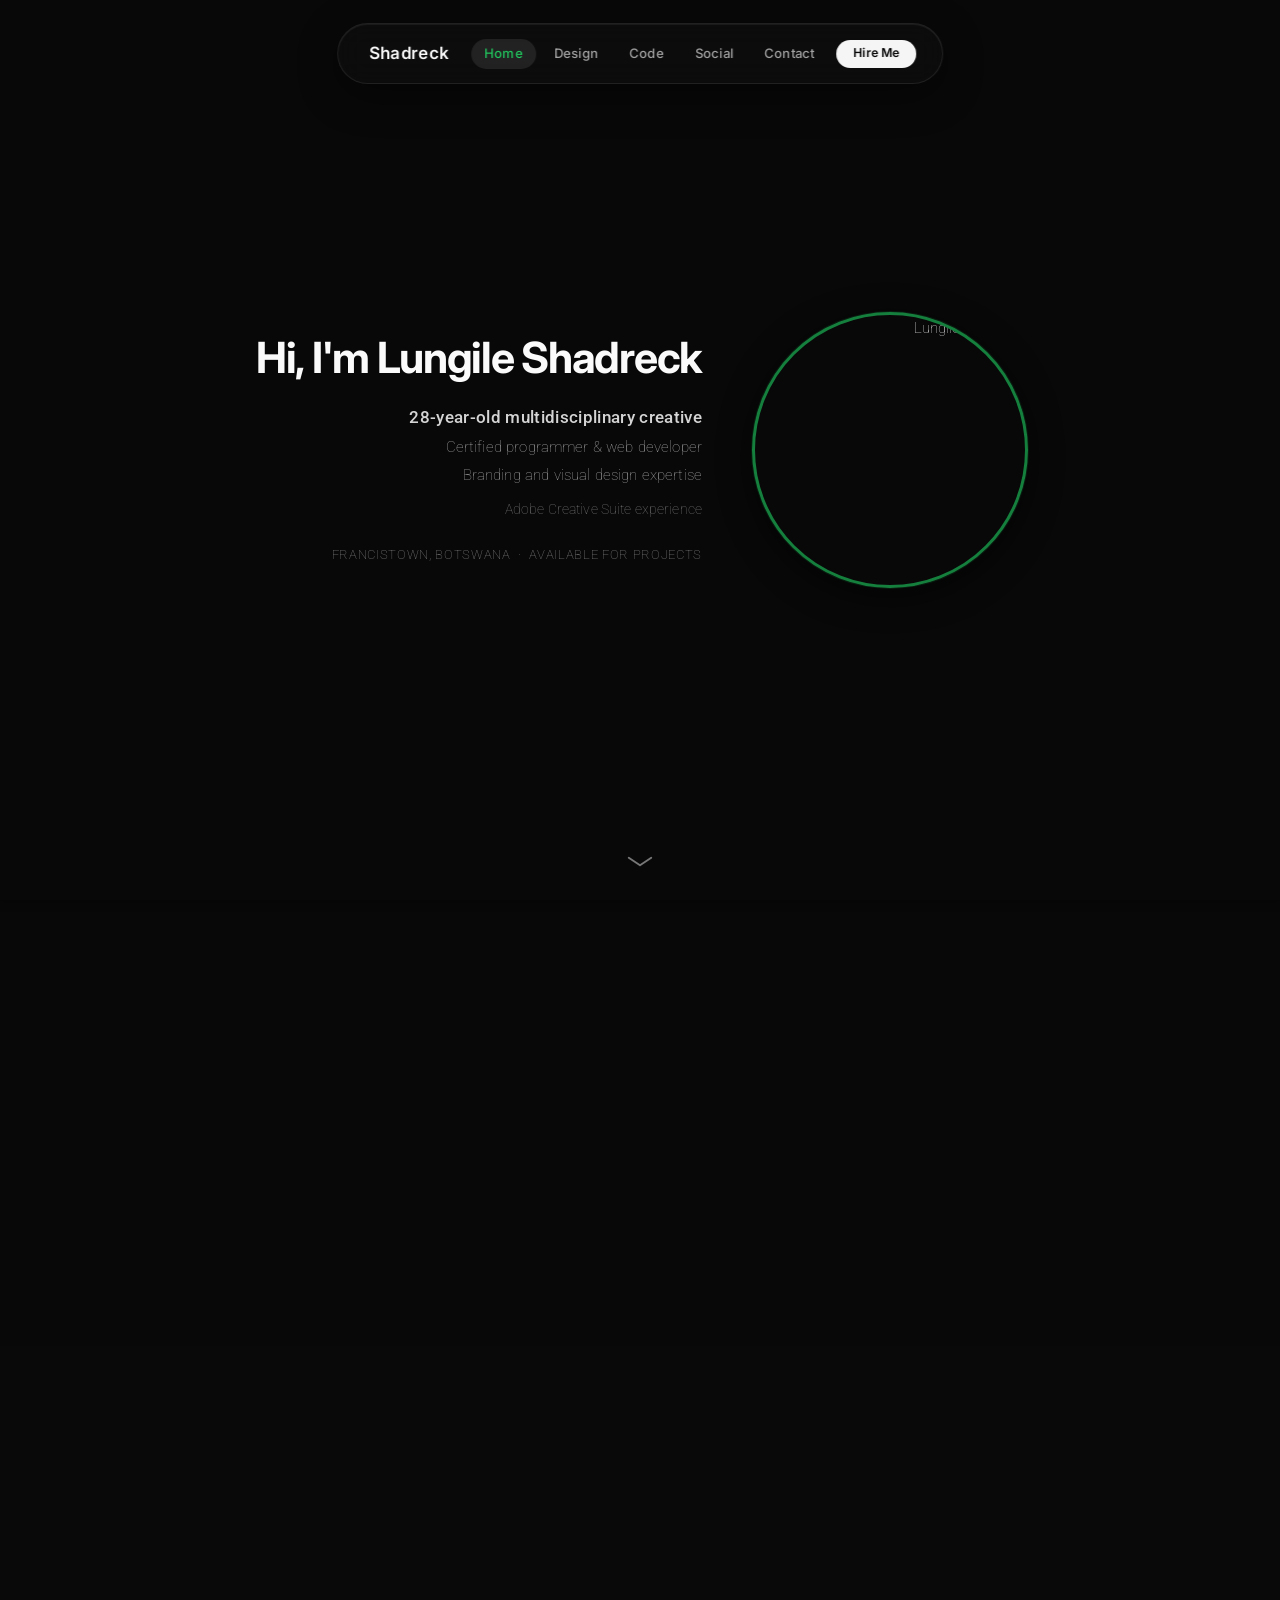
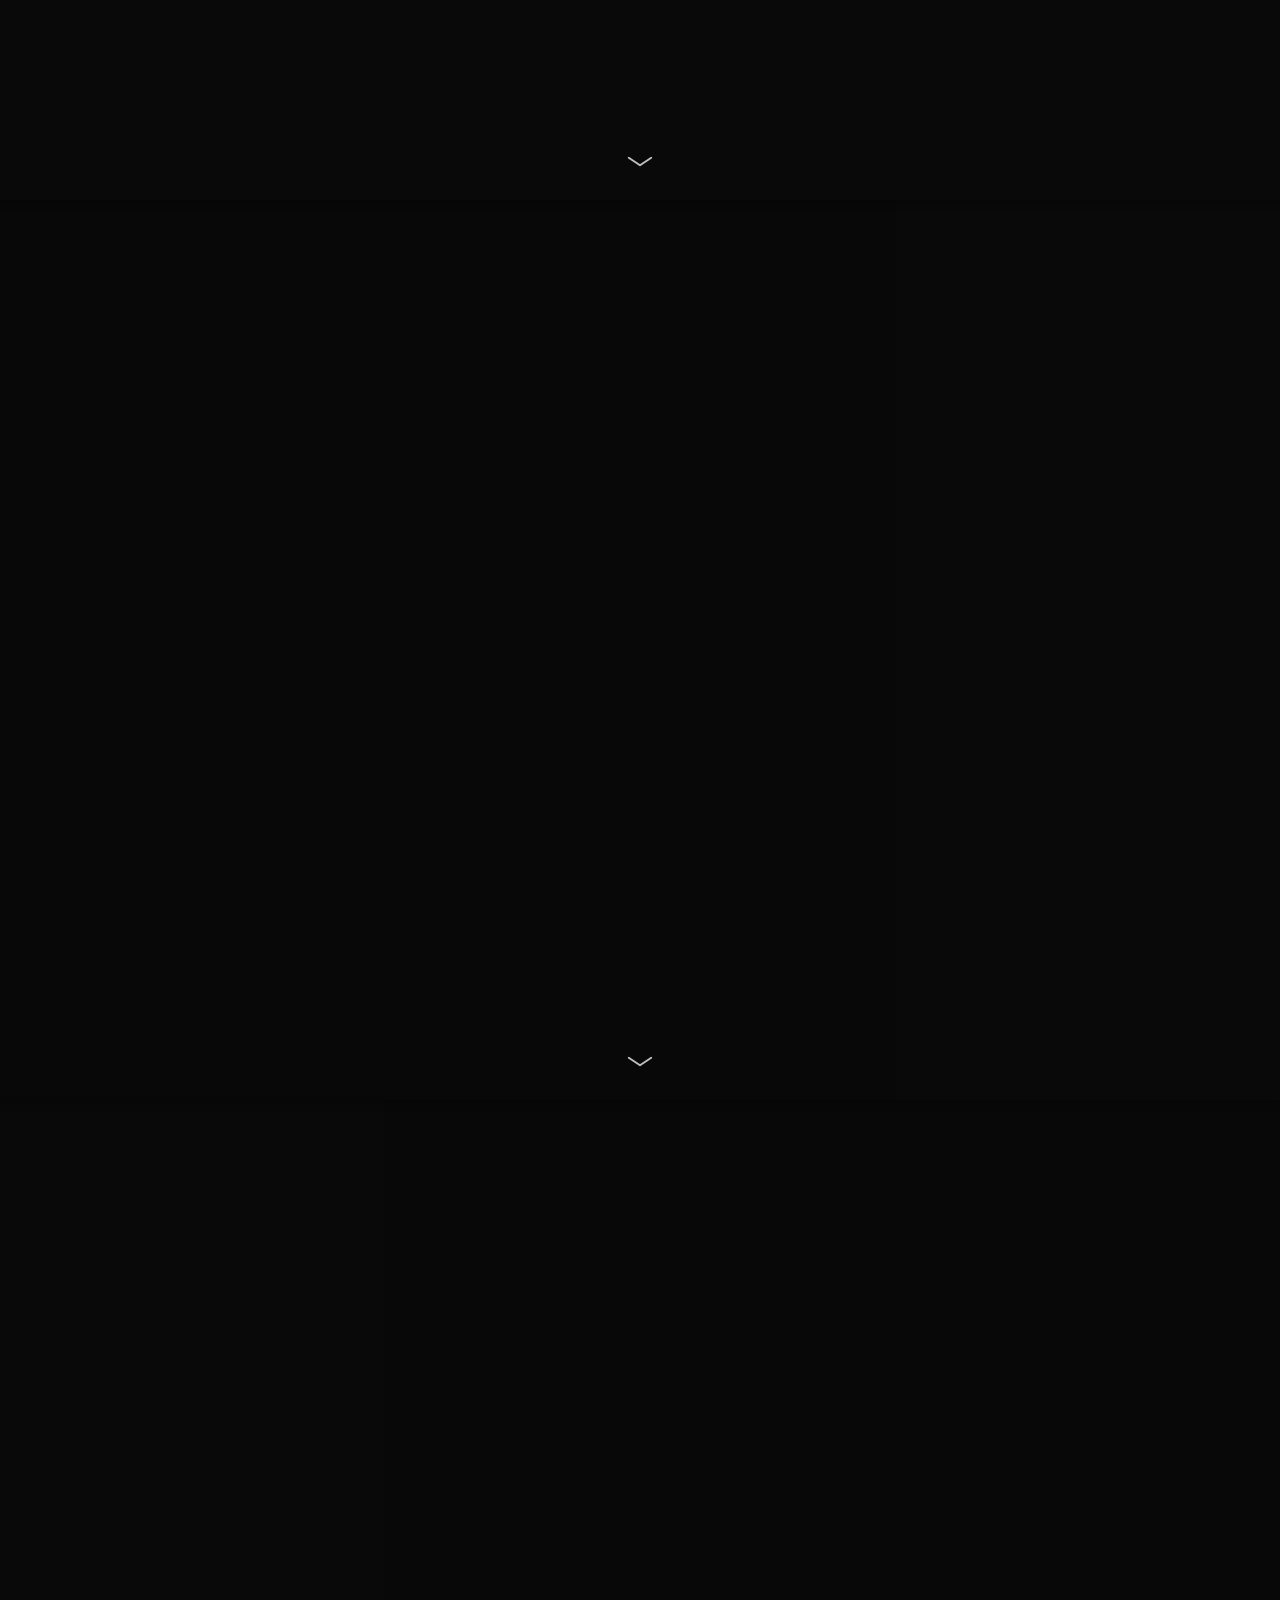
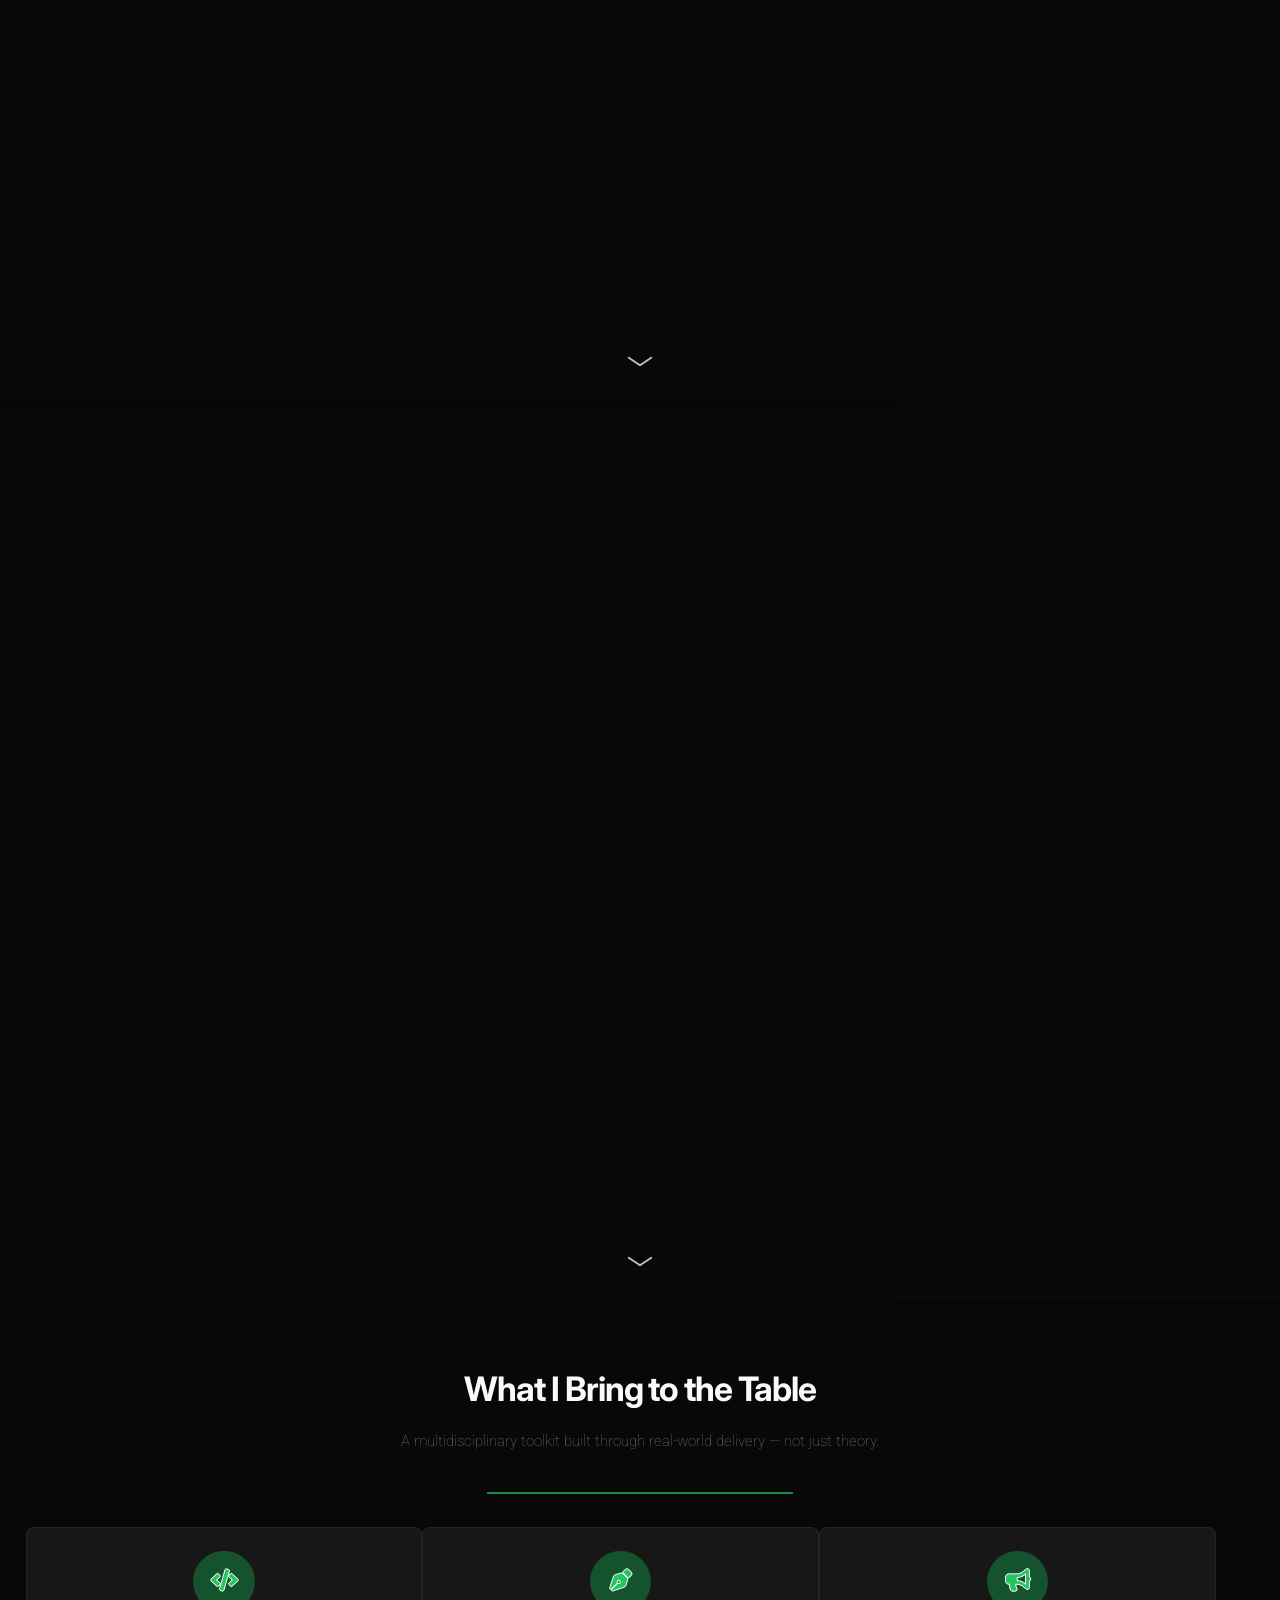
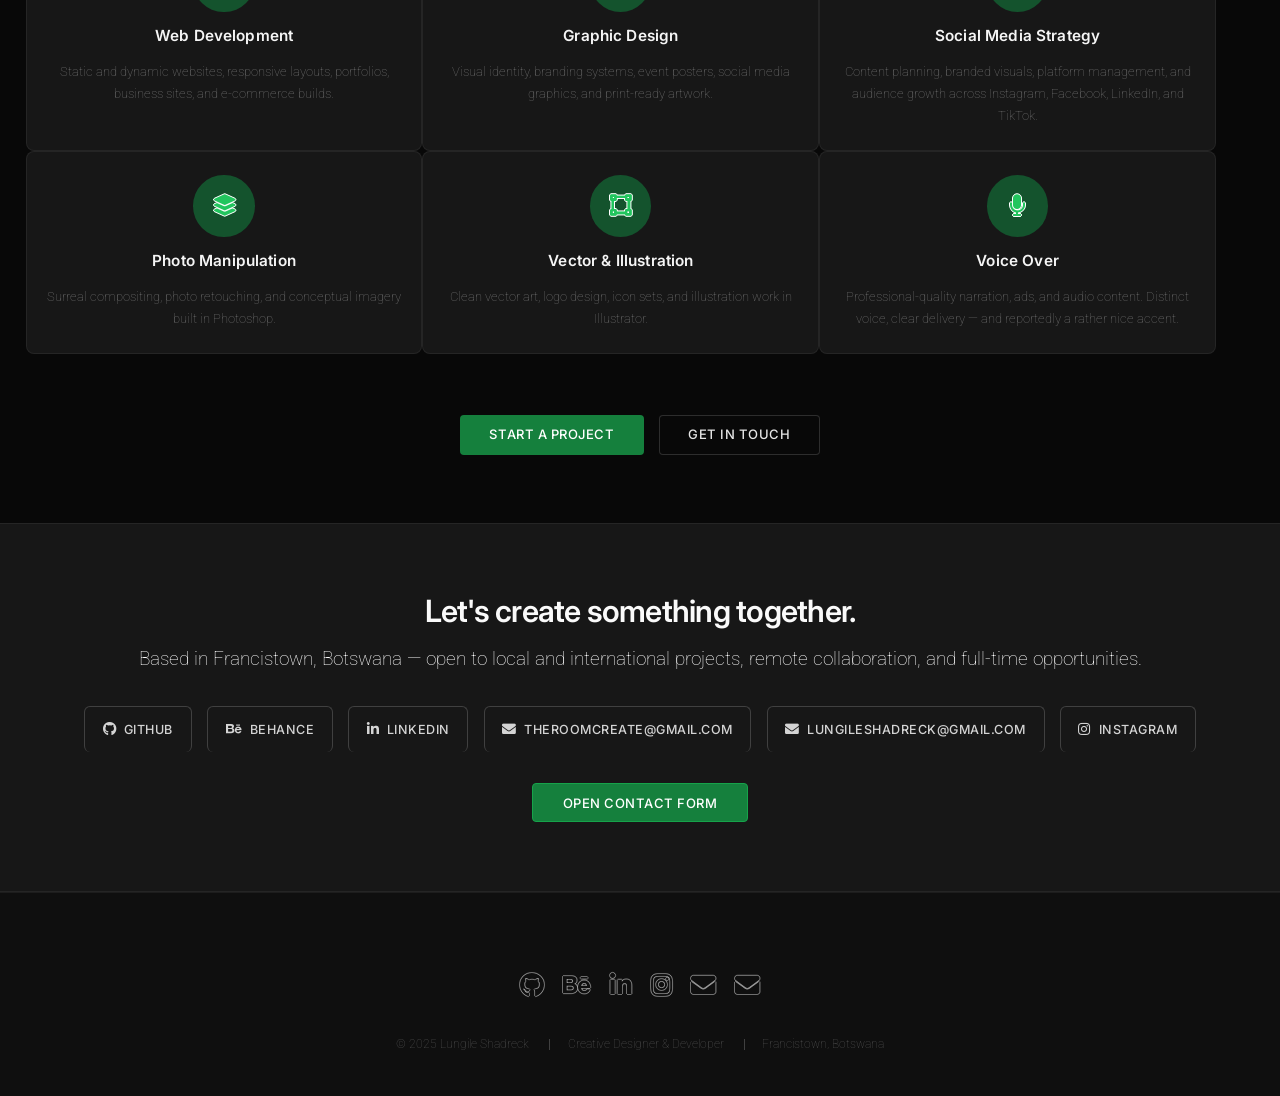
==== index.html @ bfe5c6f0 "temp upload chunk 1" ====
<!DOCTYPE HTML>
<html lang="en">

<head>
	<title>Lungile Shadreck — Creative Designer &amp; Developer</title>
	<meta charset="utf-8" />
	<meta name="viewport" content="width=device-width, initial-scale=1, user-scalable=no" />
	<meta name="description" content="Lungile Shadreck — multidisciplinary creative based in Francistown, Botswana. Specialising in web development, graphic design, visual identity, and social media strategy." />
	<meta name="author" content="Lungile Shadreck" />
	<meta name="theme-color" content="#080808" />

	<!-- Open Graph -->
	<meta property="og:title" content="Lungile Shadreck — Creative Designer &amp; Developer" />
	<meta property="og:description" content="Web development, graphic design, visual identity, and social media strategy from Francistown, Botswana." />
	<meta property="og:type" content="website" />
	<meta property="og:image" content="images/Me/WILLWw.jpg" />

	<!-- Stylesheets — load order matters -->
	<link rel="stylesheet" href="assets/css/main.css" />
	<link rel="stylesheet" href="assets/css/enhancements.css" />
	<link rel="stylesheet" href="assets/css/theme.css" />
	<noscript>
		<link rel="stylesheet" href="assets/css/noscript.css" />
	</noscript>
</head>

<body class="is-preload landing">
	<!-- Scroll Progress Bar -->
	<div id="scroll-progress" aria-hidden="true"></div>

	<div id="page-wrapper">

		<!-- ===============================================
		     HEADER
		     =============================================== -->
		<header id="header" role="banner">
			<div class="header-inner">
				<h1 id="logo"><a href="index.html">Shadreck</a></h1>
				<button type="button" id="nav-toggle" class="nav-toggle" aria-label="Open menu" aria-expanded="false" aria-controls="nav">
					<span class="nav-toggle__bars" aria-hidden="true"></span>
				</button>
				<nav id="nav" role="navigation" aria-label="Main navigation">
					<button type="button" class="nav-close" aria-label="Close menu">
						<i class="fas fa-times" aria-hidden="true"></i>
					</button>
					<ul>
						<li><a href="index.html">Home</a></li>
						<li><a href="left-sidebar.html">Design</a></li>
						<li><a href="right-sidebar.html">Code</a></li>
						<li><a href="no-sidebar.html">Social</a></li>
						<li><a href="elements.html">Contact</a></li>
						<li class="nav-cta"><a href="elements.html" class="button primary">Hire Me</a></li>
					</ul>
					<div class="nav-social" aria-label="Social links">
						<a href="https://github.com/LungileShadreck" target="_blank" rel="noopener noreferrer" aria-label="GitHub"><i class="fab fa-github" aria-hidden="true"></i></a>
						<a href="https://www.behance.net/theroom8" target="_blank" rel="noopener noreferrer" aria-label="Behance"><i class="fab fa-behance" aria-hidden="true"></i></a>
						<a href="https://www.linkedin.com/in/lungile-shadreck" target="_blank" rel="noopener noreferrer" aria-label="LinkedIn"><i class="fab fa-linkedin-in" aria-hidden="true"></i></a>
						<a href="https://www.instagram.com/theroom.creates?igsh=MXV1eTd1aTl1cGI1aw==" target="_blank" rel="noopener noreferrer" aria-label="Instagram"><i class="fab fa-instagram" aria-hidden="true"></i></a>
					</div>
				</nav>
			</div>
		</header>


		<!-- ===============================================
		     BANNER — Hero Section
		     =============================================== -->
		<section id="banner" aria-label="Introduction">
			<div class="content">
				<header>
					<h2 style="margin-bottom: 0.5em;">Hi, I'm Lungile Shadreck</h2>
					<p style="margin: 0; color: var(--gray-300); font-weight: 500; font-size: 1.1em; letter-spacing: 0.02em;">28-year-old multidisciplinary creative</p>
					<p style="margin: 0; color: var(--gray-400);">Certified programmer &amp; web developer</p>
					<p style="margin: 0; color: var(--gray-400);">Branding and visual design expertise</p>
					<p style="margin: 0; color: var(--gray-500); font-size: 0.9em; margin-top: 0.5em;">Adobe Creative Suite experience</p>
					
					<p style="margin-top: 1.5em; font-size: 0.88em; color: rgba(212,212,212,0.6); letter-spacing: 0.05em; text-transform: uppercase;">
						Francistown, Botswana &nbsp;·&nbsp; Available for Projects
					</p>
				</header>
				<span class="image" role="img" aria-label="Portrait of Lungile Shadreck">
					<img src="images/Me/WILLWw.jpg" alt="Lungile Shadreck" />
				</span>
			</div>
			<a href="#one" class="goto-next scrolly" aria-label="Scroll to next section">Next</a>
		</section>

		<!-- ===============================================
		     SECTION ONE — About / Bio
		     =============================================== -->
		<section id="one" class="spotlight style1 bottom fade-in" aria-labelledby="one-heading">
			<span class="image fit main">
				<img src="images/Graphics/banner.jpg" alt="Graphic design work collage" loading="lazy" decoding="async" />
			</span>
			<div class="content">
				<div class="container">
					<div class="row">
						<div class="col-4 col-12-medium">
							<header>
								<h2 id="one-heading">Strategic by nature.<br />Creative by choice.</h2>
								<p>A short background on who I am and what drives the work.</p>
							</header>
						</div>
						<div class="col-4 col-12-medium">
							<p>I'm Lungile Shadreck — a 26-year-old multidisciplinary creative and IT tutor based in Francistown, Botswana.
								My journey started with graphic design, creating visuals for friends and local businesses,
								before evolving into a full-service creative practice spanning web development,
								brand identity, and digital strategy.
							</p>
							<p>My first professional role was as an in-house Graphic Designer, where the scope quickly expanded
								to include social media management and marketing campaigns — and culminated in a complete company rebrand.
							</p>
						</div>
						<div class="col-4 col-12-medium">
							<p>I later deepened my craft through the Adobe Suite — building a strong foundation across
								photo retouching, vector illustration, layout design, and visual identity systems.
							</p>
							<p>My design sensibility tends toward the bold and textured — Grunge, Retro, and Surrealism —
								but I adapt fluidly to what each project demands. I'm currently involved in authoring a web platform
								designed to bring Francistown into the digital age.
							</p>
						</div>
					</div>
				</div>
			</div>
			<a href="#two" class="goto-next scrolly" aria-label="Next section">Next</a>
		</section>

		<!-- ===============================================
		     SECTION TWO — Graphic Design
		     =============================================== -->
		<section id="two" class="spotlight style2 right fade-in" aria-labelledby="two-heading">
			<span class="image fit main">
				<img src="images/Graphics/ALL.jpg" alt="Graphic design portfolio collection" loading="lazy" decoding="async" />
			</span>
			<div class="content">
				<header>
					<h2 id="two-heading">Graphic Design</h2>
					<p>Visual identity, branding, and print — across every scale of brief.</p>
				</header>
				<p>From street-level event posters to full corporate brand systems, the graphic design work
					spans a wide tonal range. The default style pulls from Grunge and Retro aesthetics —
					raw, textured, and unapologetically bold — but the toolkit extends to minimalist layouts
					and clean modern branding when the brief calls for it.</p>
				<p style="font-size: 0.82em; color: var(--gray-500, #737373); margin-bottom: 1.5em;">
					Adobe Photoshop &nbsp;·&nbsp; Illustrator &nbsp;·&nbsp; InDesign
				</p>
				<ul class="actions">
					<li><a href="left-sidebar.html" class="button">View Work</a></li>
				</ul>
			</div>
			<a href="#three" class="goto-next scrolly" aria-label="Next section">Next</a>
		</section>

		<!-- ===============================================
		     SECTION THREE — Photo Manipulation / Visual Art
		     =============================================== -->
		<section id="three" class="spotlight style3 left fade-in" aria-labelledby="three-heading">
			<span class="image fit main bottom">
				<img src="images/Graphics/all pm.jpg" alt="Photo manipulation and surreal art collection" loading="lazy" decoding="async" />
			</span>
			<div class="content">
				<header>
					<h2 id="three-heading">Photo Manipulation</h2>
					<p>Surrealism, conceptual imagery, and experimental visual identities.</p>
				</header>
				<p>Most of this work doesn't follow conventional rules — and that's entirely intentional.
					Surrealism creates space to experiment freely: impossible compositions, fabricated landscapes,
					and visual identities built for imaginary brands.
				</p>
				<p>It's the studio space where style gets tested before it's applied to real briefs.</p>
				<ul class="actions">
					<li><a href="left-sidebar.html" class="button">View Work</a></li>
				</ul>
			</div>
			<a href="#four" class="goto-next scrolly" aria-label="Next section">Next</a>
		</section>

		<!-- ===============================================
		     SECTION FOUR — Web Development
		     =============================================== -->
		<section id="four" class="spotlight style2 right fade-in" aria-labelledby="four-heading">
			<span class="image fit main">
				<img src="images/Graphics/all ws.jpg" alt="Website development portfolio screenshots" loading="lazy" decoding="async" />
			</span>
			<div class="content">
				<header>
					<h2 id="four-heading">Web Development</h2>
					<p>From static portfolios to dynamic, responsive platforms.</p>
				</header>
				<p>The flagship project is <em><a href="https://calufia.vercel.app/" target="_blank" rel="noopener noreferrer">Calufia</a></em> — a sustainable luxury fashion brand website combining brand identity, editorial UI/UX, and modern frontend development. Beyond that, the work covers city platforms, portfolios, business sites, and full-stack digital products.
				</p>
				<p style="font-size: 0.82em; color: var(--gray-500, #737373); margin-bottom: 1.5em;">
					HTML &nbsp;·&nbsp; CSS &nbsp;·&nbsp; JavaScript &nbsp;·&nbsp; Responsive Design
				</p>
				<ul class="actions">
					<li><a href="https://calufia.vercel.app/" target="_blank" rel="noopener noreferrer" class="button primary">Visit Calufia</a></li>
					<li><a href="calufia-case-study.html" class="button">Case Study</a></li>
				</ul>
			</div>
			<a href="#five" class="goto-next scrolly" aria-label="Next section">Next</a>
		</section>

		<!-- ===============================================
		     SECTION FIVE — Skills
		     =============================================== -->
		<section id="five" class="wrapper style1 special fade-up" aria-labelledby="five-heading">
			<div class="container">
				<header class="major">
					<h2 id="five-heading">What I Bring to the Table</h2>
					<p>A multidisciplinary toolkit built through real-world delivery — not just theory.</p>
				</header>
				<div class="box alt">
					<div class="row gtr-uniform">
						<section class="col-4 col-6-medium col-12-xsmall fade-in">
							<span class="icon solid alt major fa-code" aria-hidden="true"></span>
							<h3>Web Development</h3>
							<p>Static and dynamic websites, responsive layouts, portfolios, business sites, and e-commerce builds.</p>
						</section>
						<section class="col-4 col-6-medium col-12-xsmall fade-in">
							<span class="icon solid alt major fa-pen-nib" aria-hidden="true"></span>
							<h3>Graphic Design</h3>
							<p>Visual identity, branding systems, event posters, social media graphics, and print-ready artwork.</p>
						</section>
						<section class="col-4 col-6-medium col-12-xsmall fade-in">
							<span class="icon solid alt major fa-bullhorn" aria-hidden="true"></span>
							<h3>Social Media Strategy</h3>
							<p>Content planning, branded visuals, platform management, and audience growth across Instagram, Facebook, LinkedIn, and TikTok.</p>
						</section>
						<section class="col-4 col-6-medium col-12-xsmall fade-in">
							<span class="icon solid alt major fa-layer-group" aria-hidden="true"></span>
							<h3>Photo Manipulation</h3>
							<p>Surreal compositing, photo retouching, and conceptual imagery built in Photoshop.</p>
						</section>
						<section class="col-4 col-6-medium col-12-xsmall fade-in">
							<span class="icon solid alt major fa-vector-square" aria-hidden="true"></span>
							<h3>Vector &amp; Illustration</h3>
							<p>Clean vector art, logo design, icon sets, and illustration work in Illustrator.</p>
						</section>
						<section class="col-4 col-6-medium col-12-xsmall fade-in">
							<span class="icon solid alt major fa-microphone" aria-hidden="true"></span>
							<h3>Voice Over</h3>
							<p>Professional-quality narration, ads, and audio content. Distinct voice, clear delivery — and reportedly a rather nice accent.</p>
						</section>
					</div>
				</div>
				<footer class="major">
					<ul class="actions special">
						<li><a href="elements.html" class="button primary">Start a Project</a></li>
						<li><a href="elements.html" class="button">Get in Touch</a></li>
					</ul>
				</footer>
			</div>
		</section>

		<!-- ===============================================
		     SECTION SIX — Contact Strip / CTA
		     =============================================== -->
		<section id="six" class="wrapper style2 special fade" aria-labelledby="six-heading">
			<div class="container">
				<header>
					<h2 id="six-heading">Let's create something together.</h2>
					<p>Based in Francistown, Botswana — open to local and international projects, remote collaboration, and full-time opportunities.</p>
				</header>

				<!-- Social / contact link cards -->
				<div class="social-links-strip" role="list">
					<a href="https://github.com/LungileShadreck" target="_blank" rel="noopener noreferrer" class="social-link-card primary-social" role="listitem" aria-label="GitHub profile">
						<i class="fab fa-github" aria-hidden="true"></i>
						GitHub
					</a>
					<a href="https://www.behance.net/theroom8" target="_blank" rel="noopener noreferrer" class="social-link-card primary-social" role="listitem" aria-label="Behance portfolio">
						<i class="fab fa-behance" aria-hidden="true"></i>
						Behance
					</a>
					<a href="https://www.linkedin.com/in/lungile-shadreck" target="_blank" rel="noopener noreferrer" class="social-link-card" role="listitem" aria-label="LinkedIn profile">
						<i class="fab fa-linkedin-in" aria-hidden="true"></i>
						LinkedIn
					</a>
					<a href="mailto:theroomcreate@gmail.com" class="social-link-card" role="listitem" aria-label="Send email to The Room">
						<i class="fas fa-envelope" aria-hidden="true"></i>
						theroomcreate@gmail.com
					</a>
					<a href="mailto:lungileshadreck@gmail.com" class="social-link-card" role="listitem" aria-label="Send email to Lungile">
						<i class="fas fa-envelope" aria-hidden="true"></i>
						lungileshadreck@gmail.com
					</a>
					<a href="https://www.instagram.com/theroom.creates?igsh=MXV1eTd1aTl1cGI1aw==" target="_blank" rel="noopener noreferrer" class="social-link-card secondary-social" role="listitem" aria-label="Instagram profile">
						<i class="fab fa-instagram" aria-hidden="true"></i>
						Instagram
					</a>
				</div>

				<ul class="actions special" style="margin-top: 2em;">
					<li><a href="elements.html" class="button primary">Open Contact Form</a></li>
				</ul>
			</div>
		</section>

		<!-- ===============================================
		     FOOTER
		     =============================================== -->
		<footer id="footer" role="contentinfo">
			<ul class="icons" aria-label="Social media links">
				<li><a href="https://github.com/LungileShadreck" target="_blank" rel="noopener noreferrer" class="icon brands alt fa-github" aria-label="GitHub"><span class="label">GitHub</span></a></li>
				<li><a href="https://www.behance.net/theroom8" target="_blank" rel="noopener noreferrer" class="icon brands alt fa-behance" aria-label="Behance"><span class="label">Behance</span></a></li>
				<li><a href="https://www.linkedin.com/in/lungile-shadreck" target="_blank" rel="noopener noreferrer" class="icon brands alt fa-linkedin-in" aria-label="LinkedIn"><span class="label">LinkedIn</span></a></li>
				<li><a href="https://www.instagram.com/theroom.creates?igsh=MXV1eTd1aTl1cGI1aw==" target="_blank" rel="noopener noreferrer" class="icon brands alt fa-instagram" aria-label="Instagram"><span class="label">Instagram</span></a></li>
				<li><a href="mailto:theroomcreate@gmail.com" class="icon solid alt fa-envelope" aria-label="Email The Room"><span class="label">Email The Room</span></a></li>
				<li><a href="mailto:lungileshadreck@gmail.com" class="icon solid alt fa-envelope" aria-label="Email Lungile"><span class="label">Email Lungile</span></a></li>
			</ul>
			<ul class="copyright">
				<li>&copy; 2025 Lungile Shadreck</li>
				<li>Creative Designer &amp; Developer</li>
				<li>Francistown, Botswana</li>
			</ul>
		</footer>

		<!-- Scroll to Top -->
		<button id="scroll-top" aria-label="Back to top"><i class="fas fa-chevron-up" aria-hidden="true"></i></button>

	</div><!-- end #page-wrapper -->

	<!-- Cursor line — typed text style -->
	<style>
		.typed-cursor {
			color: #22c55e;
			font-weight: 100;
			font-size: 1em;
			animation: cursor-blink 0.9s step-end infinite;
			margin-left: 1px;
		}
		@keyframes cursor-blink {
			0%, 100% { opacity: 1; }
			50%       { opacity: 0; }
		}
		/* Header scrolled state — applied via JS on landing page */
		#header.header-scrolled {
			background: rgba(8, 8, 8, 0.97) !important;
			border-bottom: 1px solid rgba(255,255,255,0.06) !important;
		}
	</style>

	<!-- Scripts -->
	<script src="assets/js/jquery.min.js"></script>
	<script src="assets/js/jquery.scrolly.min.js"></script>
	<script src="assets/js/jquery.dropotron.min.js"></script>
	<script src="assets/js/jquery.scrollex.min.js"></script>
	<script src="assets/js/browser.min.js"></script>
	<script src="assets/js/breakpoints.min.js"></script>
	<script src="assets/js/util.js"></script>
	<script src="assets/js/main.js"></script>
	<script src="assets/js/nav.js"></script>
	<script src="assets/js/portfolio.js"></script>

</body>

</html>
---- assets/css/main.css ----
﻿@import url("fontawesome-all.min.css");
@import url("https://fonts.googleapis.com/css?family=Roboto:100,300,100italic,300italic");

/*
	Shadreck Portfolio
	html5up.net | @ajlkn
	Free for personal and commercial use under the CCA 3.0 license (html5up.net/license)
*/

html, body, div, span, applet, object,
iframe, h1, h2, h3, h4, h5, h6, p, blockquote,
pre, a, abbr, acronym, address, big, cite,
code, del, dfn, em, img, ins, kbd, q, s, samp,
small, strike, strong, sub, sup, tt, var, b,
u, i, center, dl, dt, dd, ol, ul, li, fieldset,
form, label, legend, table, caption, tbody,
tfoot, thead, tr, th, td, article, aside,
canvas, details, embed, figure, figcaption,
footer, header, hgroup, menu, nav, output, ruby,
section, summary, time, mark, audio, video {
	margin: 0;
	padding: 0;
	border: 0;
	font-size: 100%;
	font: inherit;
	vertical-align: baseline;}

article, aside, details, figcaption, figure,
footer, header, hgroup, menu, nav, section {
	display: block;}

body {
	line-height: 1;
}

ol, ul {
	list-style: none;
}

blockquote, q {
	quotes: none;
}

	blockquote:before, blockquote:after, q:before, q:after {
		content: '';
		content: none;
	}

table {
	border-collapse: collapse;
	border-spacing: 0;
}

body {
	-webkit-text-size-adjust: none;
}

mark {
	background-color: transparent;
	color: inherit;
}

input::-moz-focus-inner {
	border: 0;
	padding: 0;
}

input, select, textarea {
	-moz-appearance: none;
	-webkit-appearance: none;
	-ms-appearance: none;
	appearance: none;
}

/* Basic */

	html {
		box-sizing: border-box;
	}

	*, *:before, *:after {
		box-sizing: inherit;
	}

	html, body {
		background: #1c1d26;
	}

	body.is-preload *, body.is-preload *:before, body.is-preload *:after {
		-moz-animation: none !important;
		-webkit-animation: none !important;
		-ms-animation: none !important;
		animation: none !important;
		-moz-transition: none !important;
		-webkit-transition: none !important;
		-ms-transition: none !important;
		transition: none !important;
	}

	body, input, select, textarea {
		color: rgba(255, 255, 255, 0.75);
		font-family: "Roboto", Helvetica, sans-serif;
		font-size: 15pt;
		font-weight: 100;
		line-height: 1.75em;
	}

	a {
		-moz-transition: border-color 0.2s ease-in-out, color 0.2s ease-in-out;
		-webkit-transition: border-color 0.2s ease-in-out, color 0.2s ease-in-out;
		-ms-transition: border-color 0.2s ease-in-out, color 0.2s ease-in-out;
		transition: border-color 0.2s ease-in-out, color 0.2s ease-in-out;
		border-bottom: dotted 1px;
		color: #2d6a4f;
		text-decoration: none;
	}

		a:hover {
			color: #2d6a4f !important;
			border-bottom-color: transparent;
		}

	strong, b {
		color: #ffffff;
		font-weight: 300;
	}

	em, i {
		font-style: italic;
	}

	p {
		margin: 0 0 2em 0;
	}

	h1, h2, h3, h4, h5, h6 {
		color: #ffffff;
		font-weight: 300;
		line-height: 1em;
		margin: 0 0 1em 0;
	}

		h1 a, h2 a, h3 a, h4 a, h5 a, h6 a {
			color: inherit;
			border: 0;
		}

	h2 {
		font-size: 2em;
		line-height: 1.5em;
		letter-spacing: -0.025em;
	}

	h3 {
		font-size: 1.35em;
		line-height: 1.5em;
	}

	h4 {
		font-size: 1.1em;
		line-height: 1.5em;
	}

	h5 {
		font-size: 0.9em;
		line-height: 1.5em;
	}

	h6 {
		font-size: 0.7em;
		line-height: 1.5em;
	}

	sub {
		font-size: 0.8em;
		position: relative;
		top: 0.5em;
	}

	sup {
		font-size: 0.8em;
		position: relative;
		top: -0.5em;
	}

	hr {
		border: 0;
		border-bottom: solid 1px rgba(255, 255, 255, 0.3);
		margin: 3em 0;
	}

		hr.major {
			margin: 4em 0;
		}

	blockquote {
		border-left: solid 4px rgba(255, 255, 255, 0.3);
		font-style: italic;
		margin: 0 0 2em 0;
		padding: 0.5em 0 0.5em 2em;
	}

	code {
		background: rgba(255, 255, 255, 0.075);
		border-radius: 4px;
		font-family: "Courier New", monospace;
		font-size: 0.9em;
		margin: 0 0.25em;
		padding: 0.25em 0.65em;
	}

	pre {
		-webkit-overflow-scrolling: touch;
		font-family: "Courier New", monospace;
		font-size: 0.9em;
		margin: 0 0 2em 0;
	}

		pre code {
			display: block;
			line-height: 1.75em;
			padding: 1em 1.5em;
			overflow-x: auto;
		}

	.align-left {
		text-align: left;
	}

	.align-center {
		text-align: center;
	}

	.align-right {
		text-align: right;
	}

/* Loader */

	@-moz-keyframes spinner-show {
		0% {
			opacity: 0;
		}

		100% {
			opacity: 1;
		}
	}

	@-webkit-keyframes spinner-show {
		0% {
			opacity: 0;
		}

		100% {
			opacity: 1;
		}
	}

	@-ms-keyframes spinner-show {
		0% {
			opacity: 0;
		}

		100% {
			opacity: 1;
		}
	}

	@keyframes spinner-show {
		0% {
			opacity: 0;
		}

		100% {
			opacity: 1;
		}
	}

	@-moz-keyframes spinner-hide {
		0% {
			color: rgba(255, 255, 255, 0.15);
			z-index: 100001;
			-moz-transform: scale(1) rotate(0deg);
			-webkit-transform: scale(1) rotate(0deg);
			-ms-transform: scale(1) rotate(0deg);
			transform: scale(1) rotate(0deg);
		}

		99% {
			color: #1c1d26;
			z-index: 100001;
			-moz-transform: scale(0.5) rotate(360deg);
			-webkit-transform: scale(0.5) rotate(360deg);
			-ms-transform: scale(0.5) rotate(360deg);
			transform: scale(0.5) rotate(360deg);
		}

		100% {
			color: #1c1d26;
			z-index: -1;
			-moz-transform: scale(0.5) rotate(360deg);
			-webkit-transform: scale(0.5) rotate(360deg);
			-ms-transform: scale(0.5) rotate(360deg);
			transform: scale(0.5) rotate(360deg);
		}
	}

	@-webkit-keyframes spinner-hide {
		0% {
			color: rgba(255, 255, 255, 0.15);
			z-index: 100001;
			-moz-transform: scale(1) rotate(0deg);
			-webkit-transform: scale(1) rotate(0deg);
			-ms-transform: scale(1) rotate(0deg);
			transform: scale(1) rotate(0deg);
		}

		99% {
			color: #1c1d26;
			z-index: 100001;
			-moz-transform: scale(0.5) rotate(360deg);
			-webkit-transform: scale(0.5) rotate(360deg);
			-ms-transform: scale(0.5) rotate(360deg);
			transform: scale(0.5) rotate(360deg);
		}

		100% {
			color: #1c1d26;
			z-index: -1;
			-moz-transform: scale(0.5) rotate(360deg);
			-webkit-transform: scale(0.5) rotate(360deg);
			-ms-transform: scale(0.5) rotate(360deg);
			transform: scale(0.5) rotate(360deg);
		}
	}

	@-ms-keyframes spinner-hide {
		0% {
			color: rgba(255, 255, 255, 0.15);
			z-index: 100001;
			-moz-transform: scale(1) rotate(0deg);
			-webkit-transform: scale(1) rotate(0deg);
			-ms-transform: scale(1) rotate(0deg);
			transform: scale(1) rotate(0deg);
		}

		99% {
			color: #1c1d26;
			z-index: 100001;
			-moz-transform: scale(0.5) rotate(360deg);
			-webkit-transform: scale(0.5) rotate(360deg);
			-ms-transform: scale(0.5) rotate(360deg);
			transform: scale(0.5) rotate(360deg);
		}

		100% {
			color: #1c1d26;
			z-index: -1;
			-moz-transform: scale(0.5) rotate(360deg);
			-webkit-transform: scale(0.5) rotate(360deg);
			-ms-transform: scale(0.5) rotate(360deg);
			transform: scale(0.5) rotate(360deg);
		}
	}

	@keyframes spinner-hide {
		0% {
			color: rgba(255, 255, 255, 0.15);
			z-index: 100001;
			-moz-transform: scale(1) rotate(0deg);
			-webkit-transform: scale(1) rotate(0deg);
			-ms-transform: scale(1) rotate(0deg);
			transform: scale(1) rotate(0deg);
		}

		99% {
			color: #1c1d26;
			z-index: 100001;
			-moz-transform: scale(0.5) rotate(360deg);
			-webkit-transform: scale(0.5) rotate(360deg);
			-ms-transform: scale(0.5) rotate(360deg);
			transform: scale(0.5) rotate(360deg);
		}

		100% {
			color: #1c1d26;
			z-index: -1;
			-moz-transform: scale(0.5) rotate(360deg);
			-webkit-transform: scale(0.5) rotate(360deg);
			-ms-transform: scale(0.5) rotate(360deg);
			transform: scale(0.5) rotate(360deg);
		}
	}

	@-moz-keyframes spinner-rotate {
		0% {
			-moz-transform: scale(1) rotate(0deg);
			-webkit-transform: scale(1) rotate(0deg);
			-ms-transform: scale(1) rotate(0deg);
			transform: scale(1) rotate(0deg);
		}

		100% {
			-moz-transform: scale(1) rotate(360deg);
			-webkit-transform: scale(1) rotate(360deg);
			-ms-transform: scale(1) rotate(360deg);
			transform: scale(1) rotate(360deg);
		}
	}

	@-webkit-keyframes spinner-rotate {
		0% {
			-moz-transform: scale(1) rotate(0deg);
			-webkit-transform: scale(1) rotate(0deg);
			-ms-transform: scale(1) rotate(0deg);
			transform: scale(1) rotate(0deg);
		}

		100% {
			-moz-transform: scale(1) rotate(360deg);
			-webkit-transform: scale(1) rotate(360deg);
			-ms-transform: scale(1) rotate(360deg);
			transform: scale(1) rotate(360deg);
		}
	}

	@-ms-keyframes spinner-rotate {
		0% {
			-moz-transform: scale(1) rotate(0deg);
			-webkit-transform: scale(1) rotate(0deg);
			-ms-transform: scale(1) rotate(0deg);
			transform: scale(1) rotate(0deg);
		}

		100% {
			-moz-transform: scale(1) rotate(360deg);
			-webkit-transform: scale(1) rotate(360deg);
			-ms-transform: scale(1) rotate(360deg);
			transform: scale(1) rotate(360deg);
		}
	}

	@keyframes spinner-rotate {
		0% {
			-moz-transform: scale(1) rotate(0deg);
			-webkit-transform: scale(1) rotate(0deg);
			-ms-transform: scale(1) rotate(0deg);
			transform: scale(1) rotate(0deg);
		}

		100% {
			-moz-transform: scale(1) rotate(360deg);
			-webkit-transform: scale(1) rotate(360deg);
			-ms-transform: scale(1) rotate(360deg);
			transform: scale(1) rotate(360deg);
		}
	}

	@-moz-keyframes overlay-hide {
		0% {
			opacity: 1;
			z-index: 100000;
		}

		15% {
			opacity: 1;
			z-index: 100000;
		}

		99% {
			opacity: 0;
			z-index: 100000;
		}

		100% {
			opacity: 0;
			z-index: -1;
		}
	}

	@-webkit-keyframes overlay-hide {
		0% {
			opacity: 1;
			z-index: 100000;
		}

		15% {
			opacity: 1;
			z-index: 100000;
		}

		99% {
			opacity: 0;
			z-index: 100000;
		}

		100% {
			opacity: 0;
			z-index: -1;
		}
	}

	@-ms-keyframes overlay-hide {
		0% {
			opacity: 1;
			z-index: 100000;
		}

		15% {
			opacity: 1;
			z-index: 100000;
		}

		99% {
			opacity: 0;
			z-index: 100000;
		}

		100% {
			opacity: 0;
			z-index: -1;
		}
	}

	@keyframes overlay-hide {
		0% {
			opacity: 1;
			z-index: 100000;
		}

		15% {
			opacity: 1;
			z-index: 100000;
		}

		99% {
			opacity: 0;
			z-index: 100000;
		}

		100% {
			opacity: 0;
			z-index: -1;
		}
	}

	body.landing {
		text-decoration: none;
	}

		body.landing:before {
			-moz-osx-font-smoothing: grayscale;
			-webkit-font-smoothing: antialiased;
			display: inline-block;
			font-style: normal;
			font-variant: normal;
			text-rendering: auto;
			line-height: 1;
			text-transform: none !important;
			font-family: 'Font Awesome 5 Free';
			font-weight: 900;
		}

		body.landing:before {
			-moz-animation: spinner-show 1.5s 1 0.25s ease forwards, spinner-hide 0.25s ease-in-out forwards !important;
			-webkit-animation: spinner-show 1.5s 1 0.25s ease forwards, spinner-hide 0.25s ease-in-out forwards !important;
			-ms-animation: spinner-show 1.5s 1 0.25s ease forwards, spinner-hide 0.25s ease-in-out forwards !important;
			animation: spinner-show 1.5s 1 0.25s ease forwards, spinner-hide 0.25s ease-in-out forwards !important;
			-moz-transform-origin: 50% 50%;
			-webkit-transform-origin: 50% 50%;
			-ms-transform-origin: 50% 50%;
			transform-origin: 50% 50%;
			color: rgba(255, 255, 255, 0.15);
			content: '\f1ce';
			cursor: default;
			display: block;
			font-size: 2em;
			height: 2em;
			left: 50%;
			line-height: 2em;
			margin: -1em 0 0 -1em;
			opacity: 0;
			position: fixed;
			text-align: center;
			top: 50%;
			width: 2em;
			z-index: -1;
		}

		body.landing:after {
			-moz-animation: overlay-hide 1.5s ease-in forwards !important;
			-webkit-animation: overlay-hide 1.5s ease-in forwards !important;
			-ms-animation: overlay-hide 1.5s ease-in forwards !important;
			animation: overlay-hide 1.5s ease-in forwards !important;
			background: #1c1d26;
			content: '';
			display: block;
			height: 100%;
			left: 0;
			opacity: 0;
			position: fixed;
			top: 0;
			width: 100%;
			z-index: -1;
		}

		body.landing.is-preload:before {
			-moz-animation: spinner-show 1.5s 1 0.25s ease forwards, spinner-rotate 0.75s infinite linear !important;
			-webkit-animation: spinner-show 1.5s 1 0.25s ease forwards, spinner-rotate 0.75s infinite linear !important;
			-ms-animation: spinner-show 1.5s 1 0.25s ease forwards, spinner-rotate 0.75s infinite linear !important;
			animation: spinner-show 1.5s 1 0.25s ease forwards, spinner-rotate 0.75s infinite linear !important;
			z-index: 100001;
		}

		body.landing.is-preload:after {
			-moz-animation: none !important;
			-webkit-animation: none !important;
			-ms-animation: none !important;
			animation: none !important;
			opacity: 1;
			z-index: 100000;
		}

	@media (-webkit-min-device-pixel-ratio: 2) {

		body.landing:before {
			line-height: 2.025em;
		}

	}

/* Container */

	.container {
		margin: 0 auto;
		max-width: calc(100% - 4em);
		width: 70em;
	}

		.container.xsmall {
			width: 17.5em;
		}

		.container.small {
			width: 35em;
		}

		.container.medium {
			width: 52.5em;
		}

		.container.large {
			width: 87.5em;
		}

		.container.xlarge {
			width: 105em;
		}

		.container.max {
			width: 100%;
		}

		@media screen and (max-width: 1280px) {

			.container {
				width: 90%;
				max-width: 100%;
			}

		}

		@media screen and (max-width: 980px) {

			.container {
				width: 100% !important;
			}

		}

/* Row */

	.row {
		display: flex;
		flex-wrap: wrap;
		box-sizing: border-box;
		align-items: stretch;
	}

		.row > * {
			box-sizing: border-box;
		}

		.row.gtr-uniform > * > :last-child {
			margin-bottom: 0;
		}

		.row.aln-left {
			justify-content: flex-start;
		}

		.row.aln-center {
			justify-content: center;
		}

		.row.aln-right {
			justify-content: flex-end;
		}

		.row.aln-top {
			align-items: flex-start;
		}

		.row.aln-middle {
			align-items: center;
		}

		.row.aln-bottom {
			align-items: flex-end;
		}

		.row > .imp {
			order: -1;
		}

		.row > .col-1 {
			width: 8.33333%;
		}

		.row > .off-1 {
			margin-left: 8.33333%;
		}

		.row > .col-2 {
			width: 16.66667%;
		}

		.row > .off-2 {
			margin-left: 16.66667%;
		}

		.row > .col-3 {
			width: 25%;
		}

		.row > .off-3 {
			margin-left: 25%;
		}

		.row > .col-4 {
			width: 33.33333%;
		}

		.row > .off-4 {
			margin-left: 33.33333%;
		}

		.row > .col-5 {
			width: 41.66667%;
		}

		.row > .off-5 {
			margin-left: 41.66667%;
		}

		.row > .col-6 {
			width: 50%;
		}

		.row > .off-6 {
			margin-left: 50%;
		}

		.row > .col-7 {
			width: 58.33333%;
		}

		.row > .off-7 {
			margin-left: 58.33333%;
		}

		.row > .col-8 {
			width: 66.66667%;
		}

		.row > .off-8 {
			margin-left: 66.66667%;
		}

		.row > .col-9 {
			width: 75%;
		}

		.row > .off-9 {
			margin-left: 75%;
		}

		.row > .col-10 {
			width: 83.33333%;
		}

		.row > .off-10 {
			margin-left: 83.33333%;
		}

		.row > .col-11 {
			width: 91.66667%;
		}

		.row > .off-11 {
			margin-left: 91.66667%;
		}

		.row > .col-12 {
			width: 100%;
		}

		.row > .off-12 {
			margin-left: 100%;
		}

		.row.gtr-0 {
			margin-top: 0;
			margin-left: 0em;
		}

			.row.gtr-0 > * {
				padding: 0 0 0 0em;
			}

			.row.gtr-0.gtr-uniform {
				margin-top: 0em;
			}

				.row.gtr-0.gtr-uniform > * {
					padding-top: 0em;
				}

		.row.gtr-25 {
			margin-top: 0;
			margin-left: -0.625em;
		}

			.row.gtr-25 > * {
				padding: 0 0 0 0.625em;
			}

			.row.gtr-25.gtr-uniform {
				margin-top: -0.625em;
			}

				.row.gtr-25.gtr-uniform > * {
					padding-top: 0.625em;
				}

		.row.gtr-50 {
			margin-top: 0;
			margin-left: -1.25em;
		}

			.row.gtr-50 > * {
				padding: 0 0 0 1.25em;
			}

			.row.gtr-50.gtr-uniform {
				margin-top: -1.25em;
			}

				.row.gtr-50.gtr-uniform > * {
					padding-top: 1.25em;
				}

		.row {
			margin-top: 0;
			margin-left: -2.5em;
		}

			.row > * {
				padding: 0 0 0 2.5em;
			}

			.row.gtr-uniform {
				margin-top: -2.5em;
			}

				.row.gtr-uniform > * {
					padding-top: 2.5em;
				}

		.row.gtr-150 {
			margin-top: 0;
			margin-left: -3.75em;
		}

			.row.gtr-150 > * {
				padding: 0 0 0 3.75em;
			}

			.row.gtr-150.gtr-uniform {
				margin-top: -3.75em;
			}

				.row.gtr-150.gtr-uniform > * {
					padding-top: 3.75em;
				}

		.row.gtr-200 {
			margin-top: 0;
			margin-left: -5em;
		}

			.row.gtr-200 > * {
				padding: 0 0 0 5em;
			}

			.row.gtr-200.gtr-uniform {
				margin-top: -5em;
			}

				.row.gtr-200.gtr-uniform > * {
					padding-top: 5em;
				}

		@media screen and (max-width: 1680px) {

			.row {
				display: flex;
				flex-wrap: wrap;
				box-sizing: border-box;
				align-items: stretch;
			}

				.row > * {
					box-sizing: border-box;
				}

				.row.gtr-uniform > * > :last-child {
					margin-bottom: 0;
				}

				.row.aln-left {
					justify-content: flex-start;
				}

				.row.aln-center {
					justify-content: center;
				}

				.row.aln-right {
					justify-content: flex-end;
				}

				.row.aln-top {
					align-items: flex-start;
				}

				.row.aln-middle {
					align-items: center;
				}

				.row.aln-bottom {
					align-items: flex-end;
				}

				.row > .imp-xlarge {
					order: -1;
				}

				.row > .col-1-xlarge {
					width: 8.33333%;
				}

				.row > .off-1-xlarge {
					margin-left: 8.33333%;
				}

				.row > .col-2-xlarge {
					width: 16.66667%;
				}

				.row > .off-2-xlarge {
					margin-left: 16.66667%;
				}

				.row > .col-3-xlarge {
					width: 25%;
				}

				.row > .off-3-xlarge {
					margin-left: 25%;
				}

				.row > .col-4-xlarge {
					width: 33.33333%;
				}

				.row > .off-4-xlarge {
					margin-left: 33.33333%;
				}

				.row > .col-5-xlarge {
					width: 41.66667%;
				}

				.row > .off-5-xlarge {
					margin-left: 41.66667%;
				}

				.row > .col-6-xlarge {
					width: 50%;
				}

				.row > .off-6-xlarge {
					margin-left: 50%;
				}

				.row > .col-7-xlarge {
					width: 58.33333%;
				}

				.row > .off-7-xlarge {
					margin-left: 58.33333%;
				}

				.row > .col-8-xlarge {
					width: 66.66667%;
				}

				.row > .off-8-xlarge {
					margin-left: 66.66667%;
				}

				.row > .col-9-xlarge {
					width: 75%;
				}

				.row > .off-9-xlarge {
					margin-left: 75%;
				}

				.row > .col-10-xlarge {
					width: 83.33333%;
				}

				.row > .off-10-xlarge {
					margin-left: 83.33333%;
				}

				.row > .col-11-xlarge {
					width: 91.66667%;
				}

				.row > .off-11-xlarge {
					margin-left: 91.66667%;
				}

				.row > .col-12-xlarge {
					width: 100%;
				}

				.row > .off-12-xlarge {
					margin-left: 100%;
				}

				.row.gtr-0 {
					margin-top: 0;
					margin-left: 0em;
				}

					.row.gtr-0 > * {
						padding: 0 0 0 0em;
					}

					.row.gtr-0.gtr-uniform {
						margin-top: 0em;
					}

						.row.gtr-0.gtr-uniform > * {
							padding-top: 0em;
						}

				.row.gtr-25 {
					margin-top: 0;
					margin-left: -0.625em;
				}

					.row.gtr-25 > * {
						padding: 0 0 0 0.625em;
					}

					.row.gtr-25.gtr-uniform {
						margin-top: -0.625em;
					}

						.row.gtr-25.gtr-uniform > * {
							padding-top: 0.625em;
						}

				.row.gtr-50 {
					margin-top: 0;
					margin-left: -1.25em;
				}

					.row.gtr-50 > * {
						padding: 0 0 0 1.25em;
					}

					.row.gtr-50.gtr-uniform {
						margin-top: -1.25em;
					}

						.row.gtr-50.gtr-uniform > * {
							padding-top: 1.25em;
						}

				.row {
					margin-top: 0;
					margin-left: -2.5em;
				}

					.row > * {
						padding: 0 0 0 2.5em;
					}

					.row.gtr-uniform {
						margin-top: -2.5em;
					}

						.row.gtr-uniform > * {
							padding-top: 2.5em;
						}

				.row.gtr-150 {
					margin-top: 0;
					margin-left: -3.75em;
				}

					.row.gtr-150 > * {
						padding: 0 0 0 3.75em;
					}

					.row.gtr-150.gtr-uniform {
						margin-top: -3.75em;
					}

						.row.gtr-150.gtr-uniform > * {
							padding-top: 3.75em;
						}

				.row.gtr-200 {
					margin-top: 0;
					margin-left: -5em;
				}

					.row.gtr-200 > * {
						padding: 0 0 0 5em;
					}

					.row.gtr-200.gtr-uniform {
						margin-top: -5em;
					}

						.row.gtr-200.gtr-uniform > * {
							padding-top: 5em;
						}

		}

		@media screen and (max-width: 1280px) {

			.row {
				display: flex;
				flex-wrap: wrap;
				box-sizing: border-box;
				align-items: stretch;
			}

				.row > * {
					box-sizing: border-box;
				}

				.row.gtr-uniform > * > :last-child {
					margin-bottom: 0;
				}

				.row.aln-left {
					justify-content: flex-start;
				}

				.row.aln-center {
					justify-content: center;
				}

				.row.aln-right {
					justify-content: flex-end;
				}

				.row.aln-top {
					align-items: flex-start;
				}

				.row.aln-middle {
					align-items: center;
				}

				.row.aln-bottom {
					align-items: flex-end;
				}

				.row > .imp-large {
					order: -1;
				}

				.row > .col-1-large {
					width: 8.33333%;
				}

				.row > .off-1-large {
					margin-left: 8.33333%;
				}

				.row > .col-2-large {
					width: 16.66667%;
				}

				.row > .off-2-large {
					margin-left: 16.66667%;
				}

				.row > .col-3-large {
					width: 25%;
				}

				.row > .off-3-large {
					margin-left: 25%;
				}

				.row > .col-4-large {
					width: 33.33333%;
				}

				.row > .off-4-large {
					margin-left: 33.33333%;
				}

				.row > .col-5-large {
					width: 41.66667%;
				}

				.row > .off-5-large {
					margin-left: 41.66667%;
				}

				.row > .col-6-large {
					width: 50%;
				}

				.row > .off-6-large {
					margin-left: 50%;
				}

				.row > .col-7-large {
					width: 58.33333%;
				}

				.row > .off-7-large {
					margin-left: 58.33333%;
				}

				.row > .col-8-large {
					width: 66.66667%;
				}

				.row > .off-8-large {
					margin-left: 66.66667%;
				}

				.row > .col-9-large {
					width: 75%;
				}

				.row > .off-9-large {
					margin-left: 75%;
				}

				.row > .col-10-large {
					width: 83.33333%;
				}

				.row > .off-10-large {
					margin-left: 83.33333%;
				}

				.row > .col-11-large {
					width: 91.66667%;
				}

				.row > .off-11-large {
					margin-left: 91.66667%;
				}

				.row > .col-12-large {
					width: 100%;
				}

				.row > .off-12-large {
					margin-left: 100%;
				}

				.row.gtr-0 {
					margin-top: 0;
					margin-left: 0em;
				}

					.row.gtr-0 > * {
						padding: 0 0 0 0em;
					}

					.row.gtr-0.gtr-uniform {
						margin-top: 0em;
					}

						.row.gtr-0.gtr-uniform > * {
							padding-top: 0em;
						}

				.row.gtr-25 {
					margin-top: 0;
					margin-left: -0.625em;
				}

					.row.gtr-25 > * {
						padding: 0 0 0 0.625em;
					}

					.row.gtr-25.gtr-uniform {
						margin-top: -0.625em;
					}

						.row.gtr-25.gtr-uniform > * {
							padding-top: 0.625em;
						}

				.row.gtr-50 {
					margin-top: 0;
					margin-left: -1.25em;
				}

					.row.gtr-50 > * {
						padding: 0 0 0 1.25em;
					}

					.row.gtr-50.gtr-uniform {
						margin-top: -1.25em;
					}

						.row.gtr-50.gtr-uniform > * {
							padding-top: 1.25em;
						}

				.row {
					margin-top: 0;
					margin-left: -2.5em;
				}

					.row > * {
						padding: 0 0 0 2.5em;
					}

					.row.gtr-uniform {
						margin-top: -2.5em;
					}

						.row.gtr-uniform > * {
							padding-top: 2.5em;
						}

				.row.gtr-150 {
					margin-top: 0;
					margin-left: -3.75em;
				}

					.row.gtr-150 > * {
						padding: 0 0 0 3.75em;
					}

					.row.gtr-150.gtr-uniform {
						margin-top: -3.75em;
					}

						.row.gtr-150.gtr-uniform > * {
							padding-top: 3.75em;
						}

				.row.gtr-200 {
					margin-top: 0;
					margin-left: -5em;
				}

					.row.gtr-200 > * {
						padding: 0 0 0 5em;
					}

					.row.gtr-200.gtr-uniform {
						margin-top: -5em;
					}

						.row.gtr-200.gtr-uniform > * {
							padding-top: 5em;
						}

		}

		@media screen and (max-width: 980px) {

			.row {
				display: flex;
				flex-wrap: wrap;
				box-sizing: border-box;
				align-items: stretch;
			}

				.row > * {
					box-sizing: border-box;
				}

				.row.gtr-uniform > * > :last-child {
					margin-bottom: 0;
				}

				.row.aln-left {
					justify-content: flex-start;
				}

				.row.aln-center {
					justify-content: center;
				}

				.row.aln-right {
					justify-content: flex-end;
				}

				.row.aln-top {
					align-items: flex-start;
				}

				.row.aln-middle {
					align-items: center;
				}

				.row.aln-bottom {
					align-items: flex-end;
				}

				.row > .imp-medium {
					order: -1;
				}

				.row > .col-1-medium {
					width: 8.33333%;
				}

				.row > .off-1-medium {
					margin-left: 8.33333%;
				}

				.row > .col-2-medium {
					width: 16.66667%;
				}

				.row > .off-2-medium {
					margin-left: 16.66667%;
				}

				.row > .col-3-medium {
					width: 25%;
				}

				.row > .off-3-medium {
					margin-left: 25%;
				}

				.row > .col-4-medium {
					width: 33.33333%;
				}

				.row > .off-4-medium {
					margin-left: 33.33333%;
				}

				.row > .col-5-medium {
					width: 41.66667%;
				}

				.row > .off-5-medium {
					margin-left: 41.66667%;
				}

				.row > .col-6-medium {
					width: 50%;
				}

				.row > .off-6-medium {
					margin-left: 50%;
				}

				.row > .col-7-medium {
					width: 58.33333%;
				}

				.row > .off-7-medium {
					margin-left: 58.33333%;
				}

				.row > .col-8-medium {
					width: 66.66667%;
				}

				.row > .off-8-medium {
					margin-left: 66.66667%;
				}

				.row > .col-9-medium {
					width: 75%;
				}

				.row > .off-9-medium {
					margin-left: 75%;
				}

				.row > .col-10-medium {
					width: 83.33333%;
				}

				.row > .off-10-medium {
					margin-left: 83.33333%;
				}

				.row > .col-11-medium {
					width: 91.66667%;
				}

				.row > .off-11-medium {
					margin-left: 91.66667%;
				}

				.row > .col-12-medium {
					width: 100%;
				}

				.row > .off-12-medium {
					margin-left: 100%;
				}

				.row.gtr-0 {
					margin-top: 0;
					margin-left: 0em;
				}

					.row.gtr-0 > * {
						padding: 0 0 0 0em;
					}

					.row.gtr-0.gtr-uniform {
						margin-top: 0em;
					}

						.row.gtr-0.gtr-uniform > * {
							padding-top: 0em;
						}

				.row.gtr-25 {
					margin-top: 0;
					margin-left: -0.625em;
				}

					.row.gtr-25 > * {
						padding: 0 0 0 0.625em;
					}

					.row.gtr-25.gtr-uniform {
						margin-top: -0.625em;
					}

						.row.gtr-25.gtr-uniform > * {
							padding-top: 0.625em;
						}

				.row.gtr-50 {
					margin-top: 0;
					margin-left: -1.25em;
				}

					.row.gtr-50 > * {
						padding: 0 0 0 1.25em;
					}

					.row.gtr-50.gtr-uniform {
						margin-top: -1.25em;
					}

						.row.gtr-50.gtr-uniform > * {
							padding-top: 1.25em;
						}

				.row {
					margin-top: 0;
					margin-left: -2.5em;
				}

					.row > * {
						padding: 0 0 0 2.5em;
					}

					.row.gtr-uniform {
						margin-top: -2.5em;
					}

						.row.gtr-uniform > * {
							padding-top: 2.5em;
						}

				.row.gtr-150 {
					margin-top: 0;
					margin-left: -3.75em;
				}

					.row.gtr-150 > * {
						padding: 0 0 0 3.75em;
					}

					.row.gtr-150.gtr-uniform {
						margin-top: -3.75em;
					}

						.row.gtr-150.gtr-uniform > * {
							padding-top: 3.75em;
						}

				.row.gtr-200 {
					margin-top: 0;
					margin-left: -5em;
				}

					.row.gtr-200 > * {
						padding: 0 0 0 5em;
					}

					.row.gtr-200.gtr-uniform {
						margin-top: -5em;
					}

						.row.gtr-200.gtr-uniform > * {
							padding-top: 5em;
						}

		}

		@media screen and (max-width: 736px) {

			.row {
				display: flex;
				flex-wrap: wrap;
				box-sizing: border-box;
				align-items: stretch;
			}

				.row > * {
					box-sizing: border-box;
				}

				.row.gtr-uniform > * > :last-child {
					margin-bottom: 0;
				}

				.row.aln-left {
					justify-content: flex-start;
				}

				.row.aln-center {
					justify-content: center;
				}

				.row.aln-right {
					justify-content: flex-end;
				}

				.row.aln-top {
					align-items: flex-start;
				}

				.row.aln-middle {
					align-items: center;
				}

				.row.aln-bottom {
					align-items: flex-end;
				}

				.row > .imp-small {
					order: -1;
				}

				.row > .col-1-small {
					width: 8.33333%;
				}

				.row > .off-1-small {
					margin-left: 8.33333%;
				}

				.row > .col-2-small {
					width: 16.66667%;
				}

				.row > .off-2-small {
					margin-left: 16.66667%;
				}

				.row > .col-3-small {
					width: 25%;
				}

				.row > .off-3-small {
					margin-left: 25%;
				}

				.row > .col-4-small {
					width: 33.33333%;
				}

				.row > .off-4-small {
					margin-left: 33.33333%;
				}

				.row > .col-5-small {
					width: 41.66667%;
				}

				.row > .off-5-small {
					margin-left: 41.66667%;
				}

				.row > .col-6-small {
					width: 50%;
				}

				.row > .off-6-small {
					margin-left: 50%;
				}

				.row > .col-7-small {
					width: 58.33333%;
				}

				.row > .off-7-small {
					margin-left: 58.33333%;
				}

				.row > .col-8-small {
					width: 66.66667%;
				}

				.row > .off-8-small {
					margin-left: 66.66667%;
				}

				.row > .col-9-small {
					width: 75%;
				}

				.row > .off-9-small {
					margin-left: 75%;
				}

				.row > .col-10-small {
					width: 83.33333%;
				}

				.row > .off-10-small {
					margin-left: 83.33333%;
				}

				.row > .col-11-small {
					width: 91.66667%;
				}

				.row > .off-11-small {
					margin-left: 91.66667%;
				}

				.row > .col-12-small {
					width: 100%;
				}

				.row > .off-12-small {
					margin-left: 100%;
				}

				.row.gtr-0 {
					margin-top: 0;
					margin-left: 0em;
				}

					.row.gtr-0 > * {
						padding: 0 0 0 0em;
					}

					.row.gtr-0.gtr-uniform {
						margin-top: 0em;
					}

						.row.gtr-0.gtr-uniform > * {
							padding-top: 0em;
						}

				.row.gtr-25 {
					margin-top: 0;
					margin-left: -0.625em;
				}

					.row.gtr-25 > * {
						padding: 0 0 0 0.625em;
					}

					.row.gtr-25.gtr-uniform {
						margin-top: -0.625em;
					}

						.row.gtr-25.gtr-uniform > * {
							padding-top: 0.625em;
						}

				.row.gtr-50 {
					margin-top: 0;
					margin-left: -1.25em;
				}

					.row.gtr-50 > * {
						padding: 0 0 0 1.25em;
					}

					.row.gtr-50.gtr-uniform {
						margin-top: -1.25em;
					}

						.row.gtr-50.gtr-uniform > * {
							padding-top: 1.25em;
						}

				.row {
					margin-top: 0;
					margin-left: -2.5em;
				}

					.row > * {
						padding: 0 0 0 2.5em;
					}

					.row.gtr-uniform {
						margin-top: -2.5em;
					}

						.row.gtr-uniform > * {
							padding-top: 2.5em;
						}

				.row.gtr-150 {
					margin-top: 0;
					margin-left: -3.75em;
				}

					.row.gtr-150 > * {
						padding: 0 0 0 3.75em;
					}

					.row.gtr-150.gtr-uniform {
						margin-top: -3.75em;
					}

						.row.gtr-150.gtr-uniform > * {
							padding-top: 3.75em;
						}

				.row.gtr-200 {
					margin-top: 0;
					margin-left: -5em;
				}

					.row.gtr-200 > * {
						padding: 0 0 0 5em;
					}

					.row.gtr-200.gtr-uniform {
						margin-top: -5em;
					}

						.row.gtr-200.gtr-uniform > * {
							padding-top: 5em;
						}

		}

		@media screen and (max-width: 480px) {

			.row {
				display: flex;
				flex-wrap: wrap;
				box-sizing: border-box;
				align-items: stretch;
			}

				.row > * {
					box-sizing: border-box;
				}

				.row.gtr-uniform > * > :last-child {
					margin-bottom: 0;
				}

				.row.aln-left {
					justify-content: flex-start;
				}

				.row.aln-center {
					justify-content: center;
				}

				.row.aln-right {
					justify-content: flex-end;
				}

				.row.aln-top {
					align-items: flex-start;
				}

				.row.aln-middle {
					align-items: center;
				}

				.row.aln-bottom {
					align-items: flex-end;
				}

				.row > .imp-xsmall {
					order: -1;
				}

				.row > .col-1-xsmall {
					width: 8.33333%;
				}

				.row > .off-1-xsmall {
					margin-left: 8.33333%;
				}

				.row > .col-2-xsmall {
					width: 16.66667%;
				}

				.row > .off-2-xsmall {
					margin-left: 16.66667%;
				}

				.row > .col-3-xsmall {
					width: 25%;
				}

				.row > .off-3-xsmall {
					margin-left: 25%;
				}

				.row > .col-4-xsmall {
					width: 33.33333%;
				}

				.row > .off-4-xsmall {
					margin-left: 33.33333%;
				}

				.row > .col-5-xsmall {
					width: 41.66667%;
				}

				.row > .off-5-xsmall {
					margin-left: 41.66667%;
				}

				.row > .col-6-xsmall {
					width: 50%;
				}

				.row > .off-6-xsmall {
					margin-left: 50%;
				}

				.row > .col-7-xsmall {
					width: 58.33333%;
				}

				.row > .off-7-xsmall {
					margin-left: 58.33333%;
				}

				.row > .col-8-xsmall {
					width: 66.66667%;
				}

				.row > .off-8-xsmall {
					margin-left: 66.66667%;
				}

				.row > .col-9-xsmall {
					width: 75%;
				}

				.row > .off-9-xsmall {
					margin-left: 75%;
				}

				.row > .col-10-xsmall {
					width: 83.33333%;
				}

				.row > .off-10-xsmall {
					margin-left: 83.33333%;
				}

				.row > .col-11-xsmall {
					width: 91.66667%;
				}

				.row > .off-11-xsmall {
					margin-left: 91.66667%;
				}

				.row > .col-12-xsmall {
					width: 100%;
				}

				.row > .off-12-xsmall {
					margin-left: 100%;
				}

				.row.gtr-0 {
					margin-top: 0;
					margin-left: 0em;
				}

					.row.gtr-0 > * {
						padding: 0 0 0 0em;
					}

					.row.gtr-0.gtr-uniform {
						margin-top: 0em;
					}

						.row.gtr-0.gtr-uniform > * {
							padding-top: 0em;
						}

				.row.gtr-25 {
					margin-top: 0;
					margin-left: -0.625em;
				}

					.row.gtr-25 > * {
						padding: 0 0 0 0.625em;
					}

					.row.gtr-25.gtr-uniform {
						margin-top: -0.625em;
					}

						.row.gtr-25.gtr-uniform > * {
							padding-top: 0.625em;
						}

				.row.gtr-50 {
					margin-top: 0;
					margin-left: -1.25em;
				}

					.row.gtr-50 > * {
						padding: 0 0 0 1.25em;
					}

					.row.gtr-50.gtr-uniform {
						margin-top: -1.25em;
					}

						.row.gtr-50.gtr-uniform > * {
							padding-top: 1.25em;
						}

				.row {
					margin-top: 0;
					margin-left: -2.5em;
				}

					.row > * {
						padding: 0 0 0 2.5em;
					}

					.row.gtr-uniform {
						margin-top: -2.5em;
					}

						.row.gtr-uniform > * {
							padding-top: 2.5em;
						}

				.row.gtr-150 {
					margin-top: 0;
					margin-left: -3.75em;
				}

					.row.gtr-150 > * {
						padding: 0 0 0 3.75em;
					}

					.row.gtr-150.gtr-uniform {
						margin-top: -3.75em;
					}

						.row.gtr-150.gtr-uniform > * {
							padding-top: 3.75em;
						}

				.row.gtr-200 {
					margin-top: 0;
					margin-left: -5em;
				}

					.row.gtr-200 > * {
						padding: 0 0 0 5em;
					}

					.row.gtr-200.gtr-uniform {
						margin-top: -5em;
					}

						.row.gtr-200.gtr-uniform > * {
							padding-top: 5em;
						}

		}

/* Section/Article */

	section.special, article.special {
		text-align: center;
	}

	header p {
		color: #ffffff;
		position: relative;
		margin: 0 0 1.5em 0;
	}

	header h2 + p {
		font-size: 1.25em;
		margin-top: -1em;
		line-height: 1.75em;
	}

	header h3 + p {
		font-size: 1.1em;
		margin-top: -0.8em;
		line-height: 1.75em;
	}

	header h4 + p,
	header h5 + p,
	header h6 + p {
		font-size: 0.9em;
		margin-top: -0.6em;
		line-height: 1.5em;
	}

	header.major {
		margin: 0 0 4em 0;
		position: relative;
		text-align: center;
	}

		header.major:after {
			background: #2d6a4f;
			content: '';
			display: inline-block;
			height: 0.2em;
			max-width: 20em;
			width: 75%;
		}

	footer.major {
		margin: 4em 0 0 0;
	}

/* Form */

	form {
		margin: 0 0 2em 0;
	}

		form.cta {
			max-width: 35em;
			margin-left: auto;
			margin-right: auto;
		}

	label {
		color: #ffffff;
		display: block;
		font-size: 0.9em;
		font-weight: 300;
		margin: 0 0 1em 0;
	}

	input[type="text"],
	input[type="password"],
	input[type="email"],
	select,
	textarea {
		-moz-appearance: none;
		-webkit-appearance: none;
		-ms-appearance: none;
		appearance: none;
		-moz-transition: border-color 0.2s ease-in-out;
		-webkit-transition: border-color 0.2s ease-in-out;
		-ms-transition: border-color 0.2s ease-in-out;
		transition: border-color 0.2s ease-in-out;
		background: transparent;
		border-radius: 4px;
		border: solid 1px rgba(255, 255, 255, 0.3);
		color: inherit;
		display: block;
		outline: 0;
		padding: 0 1em;
		text-decoration: none;
		width: 100%;
	}

		input[type="text"]:invalid,
		input[type="password"]:invalid,
		input[type="email"]:invalid,
		select:invalid,
		textarea:invalid {
			box-shadow: none;
		}

		input[type="text"]:focus,
		input[type="password"]:focus,
		input[type="email"]:focus,
		select:focus,
		textarea:focus {
			border-color: #2d6a4f;
		}

	select {
		background-image: url("data:image/svg+xml;charset=utf8,%3Csvg xmlns='http://www.w3.org/2000/svg' width='40' height='40' preserveAspectRatio='none' viewBox='0 0 40 40'%3E%3Cpath d='M9.4,12.3l10.4,10.4l10.4-10.4c0.2-0.2,0.5-0.4,0.9-0.4c0.3,0,0.6,0.1,0.9,0.4l3.3,3.3c0.2,0.2,0.4,0.5,0.4,0.9 c0,0.4-0.1,0.6-0.4,0.9L20.7,31.9c-0.2,0.2-0.5,0.4-0.9,0.4c-0.3,0-0.6-0.1-0.9-0.4L4.3,17.3c-0.2-0.2-0.4-0.5-0.4-0.9 c0-0.4,0.1-0.6,0.4-0.9l3.3-3.3c0.2-0.2,0.5-0.4,0.9-0.4S9.1,12.1,9.4,12.3z' fill='rgba(255, 255, 255, 0.3)' /%3E%3C/svg%3E");
		background-size: 1.25rem;
		background-repeat: no-repeat;
		background-position: calc(100% - 1rem) center;
		height: 3em;
		padding-right: 3em;
		text-overflow: ellipsis;
	}

		select option {
			color: #ffffff;
			background: #1c1d26;
		}

		select:focus::-ms-value {
			background-color: transparent;
		}

		select::-ms-expand {
			display: none;
		}

	input[type="text"],
	input[type="password"],
	input[type="email"],
	select {
		height: 3em;
	}

	textarea {
		padding: 0.75em 1em;
	}

	input[type="checkbox"],
	input[type="radio"] {
		-moz-appearance: none;
		-webkit-appearance: none;
		-ms-appearance: none;
		appearance: none;
		display: block;
		float: left;
		margin-right: -2em;
		opacity: 0;
		width: 1em;
		z-index: -1;
	}

		input[type="checkbox"] + label,
		input[type="radio"] + label {
			text-decoration: none;
			color: rgba(255, 255, 255, 0.75);
			cursor: pointer;
			display: inline-block;
			font-size: 1em;
			font-weight: 100;
			padding-left: 2.55em;
			padding-right: 0.75em;
			position: relative;
		}

			input[type="checkbox"] + label:before,
			input[type="radio"] + label:before {
				-moz-osx-font-smoothing: grayscale;
				-webkit-font-smoothing: antialiased;
				display: inline-block;
				font-style: normal;
				font-variant: normal;
				text-rendering: auto;
				line-height: 1;
				text-transform: none !important;
				font-family: 'Font Awesome 5 Free';
				font-weight: 900;
			}

			input[type="checkbox"] + label:before,
			input[type="radio"] + label:before {
				border-radius: 4px;
				border: solid 1px rgba(255, 255, 255, 0.3);
				content: '';
				display: inline-block;
				font-size: 0.8em;
				height: 2.25em;
				left: 0;
				line-height: 2.25em;
				position: absolute;
				text-align: center;
				top: 0;
				width: 2.25em;
			}

		input[type="checkbox"]:checked + label:before,
		input[type="radio"]:checked + label:before {
			background: rgba(255, 255, 255, 0.25);
			color: #ffffff;
			content: '\f00c';
		}

		input[type="checkbox"]:focus + label:before,
		input[type="radio"]:focus + label:before {
			border-color: #2d6a4f;
		}

	input[type="checkbox"] + label:before {
		border-radius: 4px;
	}

	input[type="radio"] + label:before {
		border-radius: 100%;
	}

	::-webkit-input-placeholder {
		color: rgba(255, 255, 255, 0.5) !important;
		opacity: 1.0;
	}

	:-moz-placeholder {
		color: rgba(255, 255, 255, 0.5) !important;
		opacity: 1.0;
	}

	::-moz-placeholder {
		color: rgba(255, 255, 255, 0.5) !important;
		opacity: 1.0;
	}

	:-ms-input-placeholder {
		color: rgba(255, 255, 255, 0.5) !important;
		opacity: 1.0;
	}

/* Box */

	.box {
		border-radius: 4px;
		border: solid 1px rgba(255, 255, 255, 0.3);
		margin-bottom: 2em;
		padding: 1.5em;
	}

		.box > :last-child,
		.box > :last-child > :last-child,
		.box > :last-child > :last-child > :last-child {
			margin-bottom: 0;
		}

		.box.alt {
			border: 0;
			border-radius: 0;
			padding: 0;
		}

/* Icon */

	.icon {
		text-decoration: none;
		border-bottom: none;
		position: relative;
	}

		.icon:before {
			-moz-osx-font-smoothing: grayscale;
			-webkit-font-smoothing: antialiased;
			display: inline-block;
			font-style: normal;
			font-variant: normal;
			text-rendering: auto;
			line-height: 1;
			text-transform: none !important;
			font-family: 'Font Awesome 5 Free';
			font-weight: 400;
		}

		.icon > .label {
			display: none;
		}

		.icon:before {
			line-height: inherit;
		}

		.icon.solid:before {
			font-weight: 900 !important;
		}

		.icon.brands:before {
			font-family: 'Font Awesome 5 Brands' !important;
		}

		.icon.alt {
			text-decoration: none;
		}

			.icon.alt:before {
				-moz-osx-font-smoothing: grayscale;
				-webkit-font-smoothing: antialiased;
				display: inline-block;
				font-style: normal;
				font-variant: normal;
				text-rendering: auto;
				line-height: 1;
				text-transform: none !important;
				font-family: 'Font Awesome 5 Free';
				font-weight: 400;
			}

			.icon.alt:before {
				color: #1c1d26 !important;
				text-shadow: 1px 0 0 #ffffff, -1px 0 0 #ffffff, 0 1px 0 #ffffff, 0 -1px 0 #ffffff;
			}

		.icon.major {
			background: #272833;
			border-radius: 100%;
			cursor: default;
			display: inline-block;
			height: 6em;
			line-height: 5.65em;
			margin: 0 0 2em 0;
			text-align: center;
			width: 6em;
		}

			.icon.major:before {
				font-size: 2.25em;
			}

			.icon.major.alt {
				text-decoration: none;
			}

				.icon.major.alt:before {
					-moz-osx-font-smoothing: grayscale;
					-webkit-font-smoothing: antialiased;
					display: inline-block;
					font-style: normal;
					font-variant: normal;
					text-rendering: auto;
					line-height: 1;
					text-transform: none !important;
					font-family: 'Font Awesome 5 Free';
					font-weight: 400;
				}

				.icon.major.alt:before {
					color: #272833 !important;
					text-shadow: 1px 0 0 #ffffff, -1px 0 0 #ffffff, 0 1px 0 #ffffff, 0 -1px 0 #ffffff;
				}

/* Image */

	.image {
		border-radius: 4px;
		border: 0;
		display: inline-block;
		position: relative;
		overflow: hidden;
	}

		.image:before {
			content: '';
			display: block;
			position: absolute;
			left: 0;
			top: 0;
			background-image: url("images/overlay.png");
			width: 100%;
			height: 100%;
			z-index: 1;
		}

		.image img {
			border-radius: 4px;
			display: block;
		}

		.image.left {
			float: left;
			margin: 0 1.5em 1em 0;
			top: 0.25em;
		}

		.image.right {
			float: right;
			margin: 0 0 1em 1.5em;
			top: 0.25em;
		}

		.image.left, .image.right {
			max-width: 40%;
		}

			.image.left img, .image.right img {
				width: 100%;
			}

		.image.fit {
			display: block;
			margin: 0 0 2em 0;
			width: 100%;
		}

			.image.fit img {
				width: 100%;
			}

/* List */

	ol {
		list-style: decimal;
		margin: 0 0 2em 0;
		padding-left: 1.25em;
	}

		ol li {
			padding-left: 0.25em;
		}

	ul {
		list-style: disc;
		margin: 0 0 2em 0;
		padding-left: 1em;
	}

		ul li {
			padding-left: 0.5em;
		}

		ul.alt {
			list-style: none;
			padding-left: 0;
		}

			ul.alt li {
				border-top: solid 1px rgba(255, 255, 255, 0.3);
				padding: 0.5em 0;
			}

				ul.alt li:first-child {
					border-top: 0;
					padding-top: 0;
				}

	dl {
		margin: 0 0 2em 0;
	}

/* Icons */

	ul.icons {
		cursor: default;
		list-style: none;
		padding-left: 0;
	}

		ul.icons li {
			display: inline-block;
			height: 2.5em;
			line-height: 2.5em;
			padding: 0 0.5em;
		}

			ul.icons li .icon {
				font-size: 0.8em;
			}

				ul.icons li .icon:before {
					font-size: 2em;
				}

/* Actions */

	ul.actions {
		display: -moz-flex;
		display: -webkit-flex;
		display: -ms-flex;
		display: flex;
		cursor: default;
		list-style: none;
		margin-left: -1em;
		padding-left: 0;
	}

		ul.actions li {
			padding: 0 0 0 1em;
			vertical-align: middle;
		}

		ul.actions.special {
			-moz-justify-content: center;
			-webkit-justify-content: center;
			-ms-justify-content: center;
			justify-content: center;
			width: 100%;
			margin-left: 0;
		}

			ul.actions.special li:first-child {
				padding-left: 0;
			}

		ul.actions.stacked {
			-moz-flex-direction: column;
			-webkit-flex-direction: column;
			-ms-flex-direction: column;
			flex-direction: column;
			margin-left: 0;
		}

			ul.actions.stacked li {
				padding: 1.3em 0 0 0;
			}

				ul.actions.stacked li:first-child {
					padding-top: 0;
				}

		ul.actions.fit {
			width: calc(100% + 1em);
		}

			ul.actions.fit li {
				-moz-flex-grow: 1;
				-webkit-flex-grow: 1;
				-ms-flex-grow: 1;
				flex-grow: 1;
				-moz-flex-shrink: 1;
				-webkit-flex-shrink: 1;
				-ms-flex-shrink: 1;
				flex-shrink: 1;
				width: 100%;
			}

				ul.actions.fit li > * {
					width: 100%;
				}

			ul.actions.fit.stacked {
				width: 100%;
			}

		@media screen and (max-width: 480px) {

			ul.actions:not(.fixed) {
				-moz-flex-direction: column;
				-webkit-flex-direction: column;
				-ms-flex-direction: column;
				flex-direction: column;
				margin-left: 0;
				width: 100% !important;
			}

				ul.actions:not(.fixed) li {
					-moz-flex-grow: 1;
					-webkit-flex-grow: 1;
					-ms-flex-grow: 1;
					flex-grow: 1;
					-moz-flex-shrink: 1;
					-webkit-flex-shrink: 1;
					-ms-flex-shrink: 1;
					flex-shrink: 1;
					padding: 1em 0 0 0;
					text-align: center;
					width: 100%;
				}

					ul.actions:not(.fixed) li > * {
						width: 100%;
					}

					ul.actions:not(.fixed) li:first-child {
						padding-top: 0;
					}

					ul.actions:not(.fixed) li input[type="submit"],
					ul.actions:not(.fixed) li input[type="reset"],
					ul.actions:not(.fixed) li input[type="button"],
					ul.actions:not(.fixed) li button,
					ul.actions:not(.fixed) li .button {
						width: 100%;
					}

						ul.actions:not(.fixed) li input[type="submit"].icon:before,
						ul.actions:not(.fixed) li input[type="reset"].icon:before,
						ul.actions:not(.fixed) li input[type="button"].icon:before,
						ul.actions:not(.fixed) li button.icon:before,
						ul.actions:not(.fixed) li .button.icon:before {
							margin-left: -0.5em;
						}

		}

/* Table */

	.table-wrapper {
		-webkit-overflow-scrolling: touch;
		overflow-x: auto;
	}

	table {
		margin: 0 0 2em 0;
		width: 100%;
	}

		table tbody tr {
			border: solid 1px rgba(255, 255, 255, 0.3);
			border-left: 0;
			border-right: 0;
		}

			table tbody tr:nth-child(2n + 1) {
				background-color: rgba(255, 255, 255, 0.075);
			}

		table td {
			padding: 0.75em 0.75em;
		}

		table th {
			color: #ffffff;
			font-size: 0.9em;
			font-weight: 300;
			padding: 0 0.75em 0.75em 0.75em;
			text-align: left;
		}

		table thead {
			border-bottom: solid 1px rgba(255, 255, 255, 0.3);
		}

		table tfoot {
			border-top: solid 1px rgba(255, 255, 255, 0.3);
		}

		table.alt {
			border-collapse: separate;
		}

			table.alt tbody tr td {
				border: solid 1px rgba(255, 255, 255, 0.3);
				border-left-width: 0;
				border-top-width: 0;
			}

				table.alt tbody tr td:first-child {
					border-left-width: 1px;
				}

			table.alt tbody tr:first-child td {
				border-top-width: 1px;
			}

			table.alt thead {
				border-bottom: 0;
			}

			table.alt tfoot {
				border-top: 0;
			}

/* Button */

	input[type="submit"],
	input[type="reset"],
	input[type="button"],
	.button {
		-moz-appearance: none;
		-webkit-appearance: none;
		-ms-appearance: none;
		appearance: none;
		-moz-transition: background-color 0.2s ease-in-out, color 0.2s ease-in-out, box-shadow 0.2s ease-in-out;
		-webkit-transition: background-color 0.2s ease-in-out, color 0.2s ease-in-out, box-shadow 0.2s ease-in-out;
		-ms-transition: background-color 0.2s ease-in-out, color 0.2s ease-in-out, box-shadow 0.2s ease-in-out;
		transition: background-color 0.2s ease-in-out, color 0.2s ease-in-out, box-shadow 0.2s ease-in-out;
		background-color: transparent;
		border-radius: 4px;
		border: 0;
		box-shadow: inset 0 0 0 1px rgba(255, 255, 255, 0.3);
		color: #ffffff !important;
		cursor: pointer;
		display: inline-block;
		font-weight: 300;
		height: 3em;
		line-height: 3em;
		padding: 0 2.25em;
		text-align: center;
		text-decoration: none;
		white-space: nowrap;
	}

		input[type="submit"]:hover, input[type="submit"]:active,
		input[type="reset"]:hover,
		input[type="reset"]:active,
		input[type="button"]:hover,
		input[type="button"]:active,
		.button:hover,
		.button:active {
			box-shadow: inset 0 0 0 1px #2d6a4f;
			color: #2d6a4f !important;
		}

		input[type="submit"]:active,
		input[type="reset"]:active,
		input[type="button"]:active,
		.button:active {
			background-color: rgba(228, 76, 101, 0.15);
		}

		input[type="submit"].icon:before,
		input[type="reset"].icon:before,
		input[type="button"].icon:before,
		.button.icon:before {
			margin-right: 0.5em;
		}

		input[type="submit"].fit,
		input[type="reset"].fit,
		input[type="button"].fit,
		.button.fit {
			width: 100%;
		}

		input[type="submit"].small,
		input[type="reset"].small,
		input[type="button"].small,
		.button.small {
			font-size: 0.8em;
		}

		input[type="submit"].large,
		input[type="reset"].large,
		input[type="button"].large,
		.button.large {
			font-size: 1.35em;
		}

		input[type="submit"].primary,
		input[type="reset"].primary,
		input[type="button"].primary,
		.button.primary {
			background-color: #2d6a4f;
			box-shadow: none;
			color: #ffffff !important;
		}

			input[type="submit"].primary:hover,
			input[type="reset"].primary:hover,
			input[type="button"].primary:hover,
			.button.primary:hover {
				background-color: #e76278;
			}

			input[type="submit"].primary:active,
			input[type="reset"].primary:active,
			input[type="button"].primary:active,
			.button.primary:active {
				background-color: #e13652;
			}

		input[type="submit"].disabled, input[type="submit"]:disabled,
		input[type="reset"].disabled,
		input[type="reset"]:disabled,
		input[type="button"].disabled,
		input[type="button"]:disabled,
		.button.disabled,
		.button:disabled {
			background-color: rgba(255, 255, 255, 0.3) !important;
			box-shadow: none !important;
			color: #ffffff !important;
			cursor: default;
			opacity: 0.25;
		}

/* Goto Next */

	.goto-next {
		border: 0;
		bottom: 0;
		display: block;
		height: 5em;
		left: 50%;
		margin: 0 0 0 -5em;
		overflow: hidden;
		position: absolute;
		text-indent: 10em;
		white-space: nowrap;
		width: 10em;
		z-index: 1;
	}

		.goto-next:before {
			background-image: url("images/arrow.svg");
			background-position: center center;
			background-repeat: no-repeat;
			background-size: contain;
			content: '';
			display: block;
			height: 1.5em;
			left: 50%;
			margin: -0.75em 0 0 -1em;
			position: absolute;
			top: 50%;
			width: 2em;
			z-index: 1;
		}

/* Spotlight */

	.spotlight {
		background-attachment: fixed;
		background-position: center center;
		background-size: cover;
		box-shadow: 0 0.25em 0.5em 0 rgba(0, 0, 0, 0.25);
		height: 100vh;
		overflow: hidden;
		position: relative;
	}

		.spotlight:nth-last-of-type(1) {
			z-index: 1;
		}

		.spotlight:nth-last-of-type(2) {
			z-index: 2;
		}

		.spotlight:nth-last-of-type(3) {
			z-index: 3;
		}

		.spotlight:nth-last-of-type(4) {
			z-index: 4;
		}

		.spotlight:nth-last-of-type(5) {
			z-index: 5;
		}

		.spotlight:nth-last-of-type(6) {
			z-index: 6;
		}

		.spotlight:nth-last-of-type(7) {
			z-index: 7;
		}

		.spotlight:nth-last-of-type(8) {
			z-index: 8;
		}

		.spotlight:nth-last-of-type(9) {
			z-index: 9;
		}

		.spotlight:nth-last-of-type(10) {
			z-index: 10;
		}

		.spotlight:nth-last-of-type(11) {
			z-index: 11;
		}

		.spotlight:nth-last-of-type(12) {
			z-index: 12;
		}

		.spotlight:nth-last-of-type(13) {
			z-index: 13;
		}

		.spotlight:nth-last-of-type(14) {
			z-index: 14;
		}

		.spotlight:nth-last-of-type(15) {
			z-index: 15;
		}

		.spotlight:nth-last-of-type(16) {
			z-index: 16;
		}

		.spotlight:nth-last-of-type(17) {
			z-index: 17;
		}

		.spotlight:nth-last-of-type(18) {
			z-index: 18;
		}

		.spotlight:nth-last-of-type(19) {
			z-index: 19;
		}

		.spotlight:nth-last-of-type(20) {
			z-index: 20;
		}

		.spotlight:before {
			background-image: url("images/overlay.png");
			content: '';
			display: block;
			height: 100%;
			left: 0;
			top: 0;
			width: 100%;
		}

		.spotlight .image.main {
			display: none;
		}

			.spotlight .image.main img {
				position: relative;
			}

		.spotlight .content {
			-moz-transform: translate(0,0);
			-webkit-transform: translate(0,0);
			-ms-transform: translate(0,0);
			transform: translate(0,0);
			-moz-transition: -moz-transform 1s ease, opacity 1s ease;
			-webkit-transition: -webkit-transform 1s ease, opacity 1s ease;
			-ms-transition: -ms-transform 1s ease, opacity 1s ease;
			transition: transform 1s ease, opacity 1s ease;
			background: rgba(23, 24, 32, 0.95);
			border-style: solid;
			opacity: 1;
			position: absolute;
		}

		.spotlight .goto-next {
			-moz-transform: translate(0,0);
			-webkit-transform: translate(0,0);
			-ms-transform: translate(0,0);
			transform: translate(0,0);
			-moz-transition: -moz-transform 0.75s ease, opacity 1s ease-in;
			-webkit-transition: -webkit-transform 0.75s ease, opacity 1s ease-in;
			-ms-transition: -ms-transform 0.75s ease, opacity 1s ease-in;
			transition: transform 0.75s ease, opacity 1s ease-in;
			-moz-transition-delay: 0.5s;
			-webkit-transition-delay: 0.5s;
			-ms-transition-delay: 0.5s;
			transition-delay: 0.5s;
			opacity: 1;
		}

		.spotlight.top .content, .spotlight.bottom .content {
			left: 0;
			padding: 5.1em 0 3.1em 0;
			width: 100%;
		}

		.spotlight.top .content {
			border-bottom-width: 0.35em;
			top: 0;
		}

		.spotlight.bottom .content {
			border-top-width: 0.35em;
			bottom: 0;
		}

		.spotlight.left .content, .spotlight.right .content {
			height: 101%;
			padding: 6em 3em;
			top: 0;
			width: 28em;
		}

		.spotlight.left .content {
			border-right-width: 0.35em;
			left: 0;
		}

		.spotlight.right .content {
			border-left-width: 0.35em;
			right: 0;
		}

		.spotlight.style1 .content {
			border-color: #2d6a4f;
		}

		.spotlight.style2 .content {
			border-color: #5480f1;
		}

		.spotlight.style3 .content {
			border-color: #39c088;
		}

		.spotlight.inactive .content {
			opacity: 0;
		}

		.spotlight.inactive .goto-next {
			-moz-transform: translate(0,1.5em);
			-webkit-transform: translate(0,1.5em);
			-ms-transform: translate(0,1.5em);
			transform: translate(0,1.5em);
			opacity: 0;
		}

		.spotlight.inactive.top .content {
			-moz-transform: translate(0,-5em);
			-webkit-transform: translate(0,-5em);
			-ms-transform: translate(0,-5em);
			transform: translate(0,-5em);
		}

		.spotlight.inactive.bottom .content {
			-moz-transform: translate(0,5em);
			-webkit-transform: translate(0,5em);
			-ms-transform: translate(0,5em);
			transform: translate(0,5em);
		}

		.spotlight.inactive.left .content {
			-moz-transform: translate(-5em,0);
			-webkit-transform: translate(-5em,0);
			-ms-transform: translate(-5em,0);
			transform: translate(-5em,0);
		}

		.spotlight.inactive.right .content {
			-moz-transform: translate(5em,0);
			-webkit-transform: translate(5em,0);
			-ms-transform: translate(5em,0);
			transform: translate(5em,0);
		}

	body.is-touch .spotlight {
		background-attachment: scroll;
	}

/* Wrapper */

	.wrapper {
		padding: 6em 0 4em 0;
	}

		.wrapper.style2 {
			background: #2d6a4f;
		}

			.wrapper.style2 input[type="text"]:focus,
			.wrapper.style2 input[type="password"]:focus,
			.wrapper.style2 input[type="email"]:focus,
			.wrapper.style2 select:focus,
			.wrapper.style2 textarea:focus {
				border-color: rgba(255, 255, 255, 0.5);
			}

			.wrapper.style2 input[type="submit"]:hover, .wrapper.style2 input[type="submit"]:active,
			.wrapper.style2 input[type="reset"]:hover,
			.wrapper.style2 input[type="reset"]:active,
			.wrapper.style2 input[type="button"]:hover,
			.wrapper.style2 input[type="button"]:active,
			.wrapper.style2 .button:hover,
			.wrapper.style2 .button:active {
				background-color: rgba(255, 255, 255, 0.075) !important;
				box-shadow: inset 0 0 0 1px rgba(255, 255, 255, 0.5) !important;
				color: #ffffff !important;
			}

			.wrapper.style2 input[type="submit"]:active,
			.wrapper.style2 input[type="reset"]:active,
			.wrapper.style2 input[type="button"]:active,
			.wrapper.style2 .button:active {
				background-color: rgba(255, 255, 255, 0.25) !important;
			}

			.wrapper.style2 input[type="submit"].primary,
			.wrapper.style2 input[type="reset"].primary,
			.wrapper.style2 input[type="button"].primary,
			.wrapper.style2 .button.primary {
				background-color: #ffffff;
				color: #2d6a4f !important;
			}

				.wrapper.style2 input[type="submit"].primary:hover, .wrapper.style2 input[type="submit"].primary:active,
				.wrapper.style2 input[type="reset"].primary:hover,
				.wrapper.style2 input[type="reset"].primary:active,
				.wrapper.style2 input[type="button"].primary:hover,
				.wrapper.style2 input[type="button"].primary:active,
				.wrapper.style2 .button.primary:hover,
				.wrapper.style2 .button.primary:active {
					background-color: rgba(255, 255, 255, 0.075) !important;
					box-shadow: inset 0 0 0 1px rgba(255, 255, 255, 0.5) !important;
					color: #ffffff !important;
				}

				.wrapper.style2 input[type="submit"].primary:active,
				.wrapper.style2 input[type="reset"].primary:active,
				.wrapper.style2 input[type="button"].primary:active,
				.wrapper.style2 .button.primary:active {
					background-color: rgba(255, 255, 255, 0.25) !important;
				}

		.wrapper.fade-down > .container {
			-moz-transform: translate(0,0);
			-webkit-transform: translate(0,0);
			-ms-transform: translate(0,0);
			transform: translate(0,0);
			-moz-transition: -moz-transform 1s ease, opacity 1s ease;
			-webkit-transition: -webkit-transform 1s ease, opacity 1s ease;
			-ms-transition: -ms-transform 1s ease, opacity 1s ease;
			transition: transform 1s ease, opacity 1s ease;
			opacity: 1;
		}

		.wrapper.fade-down.inactive > .container {
			-moz-transform: translate(0,-1em);
			-webkit-transform: translate(0,-1em);
			-ms-transform: translate(0,-1em);
			transform: translate(0,-1em);
			opacity: 0;
		}

		.wrapper.fade-up > .container {
			-moz-transform: translate(0,0);
			-webkit-transform: translate(0,0);
			-ms-transform: translate(0,0);
			transform: translate(0,0);
			-moz-transition: -moz-transform 1s ease, opacity 1s ease;
			-webkit-transition: -webkit-transform 1s ease, opacity 1s ease;
			-ms-transition: -ms-transform 1s ease, opacity 1s ease;
			transition: transform 1s ease, opacity 1s ease;
			opacity: 1;
		}

		.wrapper.fade-up.inactive > .container {
			-moz-transform: translate(0,1em);
			-webkit-transform: translate(0,1em);
			-ms-transform: translate(0,1em);
			transform: translate(0,1em);
			opacity: 0;
		}

		.wrapper.fade > .container {
			-moz-transition: opacity 1s ease;
			-webkit-transition: opacity 1s ease;
			-ms-transition: opacity 1s ease;
			transition: opacity 1s ease;
			opacity: 1;
		}

		.wrapper.fade.inactive > .container {
			opacity: 0;
		}

/* Dropotron */

	.dropotron {
		background: rgba(39, 40, 51, 0.965);
		border-radius: 4px;
		box-shadow: 0 0.075em 0.35em 0 rgba(0, 0, 0, 0.125);
		list-style: none;
		margin-top: calc(-0.25em + 1px);
		min-width: 12em;
		padding: 0.25em 0;
	}

		.dropotron > li {
			border-top: solid 1px rgba(255, 255, 255, 0.035);
			padding: 0;
		}

			.dropotron > li a, .dropotron > li span {
				border: 0;
				color: rgba(255, 255, 255, 0.75);
				display: block;
				padding: 0.1em 1em;
				text-decoration: none;
			}

			.dropotron > li:first-child {
				border-top: 0;
			}

			.dropotron > li.active > a, .dropotron > li.active > span {
				color: #2d6a4f;
			}

		.dropotron.level-0 {
			font-size: 0.8em;
			margin-top: 1em;
		}

			.dropotron.level-0:before {
				-moz-transform: rotate(45deg);
				-webkit-transform: rotate(45deg);
				-ms-transform: rotate(45deg);
				transform: rotate(45deg);
				background: #272833;
				content: '';
				display: block;
				height: 1em;
				position: absolute;
				right: 1.5em;
				top: -0.5em;
				width: 1em;
			}

	body.landing .dropotron.level-0 {
		margin-top: 0;
	}

/* Header */

	#page-wrapper {
		padding-top: 3.5em;
	}

	#header {
		background: rgba(39, 40, 51, 0.965);
		box-shadow: 0 0 0.25em 0 rgba(0, 0, 0, 0.25);
		cursor: default;
		height: 3.5em;
		left: 0;
		line-height: 3.5em;
		position: fixed;
		top: 0;
		width: 100%;
		z-index: 100;
	}

		#header h1 {
			height: inherit;
			left: 1.25em;
			line-height: inherit;
			margin: 0;
			position: absolute;
			top: 0;
		}

		#header nav {
			position: absolute;
			right: 1em;
			top: 0;
		}

			#header nav ul {
				margin: 0;
			}

				#header nav ul li {
					display: inline-block;
					margin-left: 1em;
				}

					#header nav ul li a, #header nav ul li span {
						border: 0;
						color: inherit;
						display: inline-block;
						height: inherit;
						line-height: inherit;
						outline: 0;
					}

						#header nav ul li a.button, #header nav ul li span.button {
							height: 2em;
							line-height: 2em;
							padding: 0 1.25em;
						}

						#header nav ul li a:not(.button):before, #header nav ul li span:not(.button):before {
							margin-right: 0.5em;
						}

					#header nav ul li.active > a, #header nav ul li.active > span {
						color: #2d6a4f;
					}

					#header nav ul li > ul {
						display: none;
					}

	body.landing #page-wrapper {
		padding-top: 0;
	}

	body.landing #header {
		background: transparent;
		box-shadow: none;
		position: absolute;
	}
	.contact-container {
		max-width: 600px;
		margin: 0 auto;
		padding: 20px;
		background-color: #fff;
		border-radius: 5px;
		box-shadow: 0 0 10px rgba(0, 0, 0, 0.1);
	}
	
	h1 {
		text-align: center;
		color: #333;
	}
	
	.contact-form {
		display: flex;
		flex-direction: column;
	}
	
	.form-group {
		margin-bottom: 10px;
	}
	
	label {
		font-weight: bold;
	}
	
	input, textarea {
		width: 100%;
		padding: 10px;
		border: 1px solid #ccc;
		border-radius: 5px;
	}
	
	button {
		background-color: #007BFF;
		color: #fff;
		padding: 10px 20px;
		border: none;
		border-radius: 5px;
		cursor: pointer;
		margin-top: 10px;
	}
	
	button:hover {
		background-color: #0056b3;
	}
	
	/* Media Query for Mobile */
	@media screen and (max-width: 600px) {
		.contact-container {
			width: 90%;
			margin: 0 auto;
		}
	}
/* Banner */

	#banner {
		background-attachment: fixed;
		background-color: #272833;
		background-image: url("../../images/banner.jpg");
		background-position: center center;
		background-size: cover;
		box-shadow: 0 0.25em 0.5em 0 rgba(0, 0, 0, 0.25);
		min-height: 100vh;
		position: relative;
		text-align: center;
		z-index: 21;
	}

		#banner:before {
			content: '';
			display: inline-block;
			height: 100vh;
			vertical-align: middle;
			width: 1%;
		}

		#banner:after {
			background-image: -moz-linear-gradient(top, rgba(23, 24, 32, 0.95), rgba(23, 24, 32, 0.95)), url("images/overlay.png");;
			background-image: -webkit-linear-gradient(top, rgba(23, 24, 32, 0.95), rgba(23, 24, 32, 0.95)), url("images/overlay.png");;
			background-image: -ms-linear-gradient(top, rgba(23, 24, 32, 0.95), rgba(23, 24, 32, 0.95)), url("images/overlay.png");;
			background-image: linear-gradient(top, rgba(23, 24, 32, 0.95), rgba(23, 24, 32, 0.95)), url("images/overlay.png");;
			content: '';
			display: block;
			height: 100%;
			left: 0;
			position: absolute;
			top: 0;
			width: 100%;
		}

		#banner .content {
			display: inline-block;
			margin-right: 1%;
			max-width: 95%;
			padding: 6em;
			position: relative;
			text-align: right;
			vertical-align: middle;
			z-index: 1;
		}

			#banner .content header {
				display: inline-block;
				vertical-align: middle;
			}

				#banner .content header h2 {
					font-size: 2.5em;
					margin: 0;
				}

				#banner .content header p {
					margin: 0.5em 0 0 0;
					top: 0;
				}

			#banner .content .image {
				border-radius: 100%;
				display: inline-block;
				height: 18em;
				margin-left: 3em;
				vertical-align: middle;
				width: 18em;
			}

				#banner .content .image img {
					border-radius: 100%;
					display: block;
					width: 100%;
				}

	body.is-touch #banner {
		background-attachment: scroll;
	}

/* Footer */

	#footer {
		background: #272833;
		padding: 6em 0;
		text-align: center;
	}

		#footer .icons .icon.alt {
			text-decoration: none;
		}

			#footer .icons .icon.alt:before {
				-moz-osx-font-smoothing: grayscale;
				-webkit-font-smoothing: antialiased;
				display: inline-block;
				font-style: normal;
				font-variant: normal;
				text-rendering: auto;
				line-height: 1;
				text-transform: none !important;
				font-family: 'Font Awesome 5 Free';
				font-weight: 400;
			}

			#footer .icons .icon.alt:before {
				color: #272833 !important;
				text-shadow: 1px 0 0 rgba(255, 255, 255, 0.5), -1px 0 0 rgba(255, 255, 255, 0.5), 0 1px 0 rgba(255, 255, 255, 0.5), 0 -1px 0 rgba(255, 255, 255, 0.5);
			}

		#footer .copyright {
			color: rgba(255, 255, 255, 0.5);
			font-size: 0.8em;
			line-height: 1em;
			margin: 2em 0 0 0;
			padding: 0;
			text-align: center;
		}

			#footer .copyright li {
				border-left: solid 1px rgba(255, 255, 255, 0.3);
				display: inline-block;
				list-style: none;
				margin-left: 1.5em;
				padding-left: 1.5em;
			}

				#footer .copyright li:first-child {
					border-left: 0;
					margin-left: 0;
					padding-left: 0;
				}

				#footer .copyright li a {
					color: inherit;
				}

/* XLarge */

	@media screen and (max-width: 1680px) {

		/* Basic */

			body, input, select, textarea {
				font-size: 13pt;
			}

	}

/* Large */

	@media screen and (max-width: 1280px) {

		/* Basic */

			body, input, select, textarea {
				font-size: 11.5pt;
			}

		/* Spotlight */

			.spotlight.top .content {
				padding: 3.825em 0 1.825em 0;
			}

			.spotlight.bottom .content {
				padding: 3.825em 0 2.95em 0;
			}

			.spotlight.left .content, .spotlight.right .content {
				padding: 4.5em 2.5em;
				width: 25em;
			}

		/* Wrapper */

			.wrapper {
				padding: 4.5em 0 2.5em 0;
			}

		/* Dropotron */

			.dropotron.level-0 {
				font-size: 1em;
			}

		/* Banner */

			#banner .content {
				padding: 4.5em;
			}

		/* Footer */

			#footer {
				padding: 4.5em 0;
			}

	}

/* Medium */

	@media screen and (max-width: 980px) {

		/* Basic */

			body, input, select, textarea {
				font-size: 12pt;
			}

		/* Spotlight */

			.spotlight {
				background-attachment: scroll;
				height: auto;
			}

				.spotlight .image.main {
					display: block;
					margin: 0;
					max-height: 40vh;
					overflow: hidden;
				}

				.spotlight .content {
					background-color: #1c1d26;
					border-width: 0 !important;
					border-top-width: 0.35em !important;
					bottom: auto !important;
					left: auto !important;
					padding: 4.5em 2.5em 2.5em 2.5em !important;
					position: relative;
					right: auto !important;
					text-align: center;
					top: auto !important;
					width: 100% !important;
				}

					.spotlight .content ul.actions {
						-moz-justify-content: center;
						-webkit-justify-content: center;
						-ms-justify-content: center;
						justify-content: center;
						width: 100%;
						margin-left: 0;
					}

						.spotlight .content ul.actions li:first-child {
							padding-left: 0;
						}

				.spotlight .goto-next {
					display: none;
				}

		/* Wrapper */

			.wrapper {
				padding: 4.5em 2.5em 2.5em 2.5em;
			}

		/* Banner */

			#banner {
				background-attachment: scroll;
			}

				#banner .goto-next {
					height: 7em;
				}

				#banner .content {
					padding: 9em 0;
					text-align: center;
				}

					#banner .content header {
						display: block;
						margin: 0 0 2em 0;
						text-align: center;
					}

					#banner .content .image {
						margin: 0;
					}

		/* Footer */

			#footer {
				padding: 4.5em 0;
			}

	}

/* Small */

	#navPanel, #titleBar {
		display: none;
	}

	@media screen and (max-width: 736px) {

		/* Basic */

			html, body {
				overflow-x: hidden;
			}

			body, input, select, textarea {
				font-size: 12pt;
			}

			h2 {
				font-size: 1.5em;
			}

			h3 {
				font-size: 1.2em;
			}

			h4 {
				font-size: 1em;
			}

		/* Section/Article */

			header p br {
				display: none;
			}

			header h2 + p {
				font-size: 1em;
			}

			header h3 + p {
				font-size: 1em;
			}

			header h4 + p,
			header h5 + p,
			header h6 + p {
				font-size: 0.9em;
			}

			header.major {
				margin: 0 0 2em 0;
			}

		/* Goto Next */

			.goto-next:before {
				height: 0.8em;
				margin: -0.4em 0 0 -0.6em;
				width: 1.2em;
			}

		/* Spotlight */

			.spotlight {
				box-shadow: 0 0.125em 0.5em 0 rgba(0, 0, 0, 0.25);
			}

				.spotlight .image.main {
					max-height: 60vh;
				}

				.spotlight .content {
					border-top-width: 0.2em !important;
					padding: 3.25em 1.5em 1.25em 1.5em !important;
				}

		/* Wrapper */

			.wrapper {
				padding: 3.25em 1.5em 1.25em 1.5em;
			}

		/* Header */

			#header {
				display: none;
			}

		/* Banner */

			#banner {
				box-shadow: 0 0.125em 0.5em 0 rgba(0, 0, 0, 0.25);
				min-height: calc(100vh - 44px);
			}

				#banner:before {
					height: calc(100vh - 44px);
				}

				#banner .content {
					padding: 4.0625em 1.5em 4.875em 1.5em;
				}

					#banner .content header h2 {
						font-size: 1.5em;
					}

					#banner .content .image {
						height: 9em;
						width: 9em;
					}

		/* Nav */

			#page-wrapper {
				-moz-backface-visibility: hidden;
				-webkit-backface-visibility: hidden;
				-ms-backface-visibility: hidden;
				backface-visibility: hidden;
				-moz-transition: -moz-transform 0.5s ease;
				-webkit-transition: -webkit-transform 0.5s ease;
				-ms-transition: -ms-transform 0.5s ease;
				transition: transform 0.5s ease;
				padding-bottom: 1px;
				padding-top: 44px !important;
			}

			#titleBar {
				-moz-backface-visibility: hidden;
				-webkit-backface-visibility: hidden;
				-ms-backface-visibility: hidden;
				backface-visibility: hidden;
				-moz-transition: -moz-transform 0.5s ease;
				-webkit-transition: -webkit-transform 0.5s ease;
				-ms-transition: -ms-transform 0.5s ease;
				transition: transform 0.5s ease;
				display: block;
				height: 44px;
				left: 0;
				position: fixed;
				top: 0;
				width: 100%;
				z-index: 10001;
				background: #272833;
				box-shadow: 0 0.125em 0.125em 0 rgba(0, 0, 0, 0.125);
			}

				#titleBar .title {
					color: #ffffff;
					display: block;
					font-weight: 300;
					height: 44px;
					line-height: 44px;
					text-align: center;
				}

					#titleBar .title a {
						color: inherit;
						border: 0;
					}

				#titleBar .toggle {
					text-decoration: none;
					height: 60px;
					left: 0;
					position: absolute;
					top: 0;
					width: 90px;
					outline: 0;
					border: 0;
				}

					#titleBar .toggle:before {
						-moz-osx-font-smoothing: grayscale;
						-webkit-font-smoothing: antialiased;
						display: inline-block;
						font-style: normal;
						font-variant: normal;
						text-rendering: auto;
						line-height: 1;
						text-transform: none !important;
						font-family: 'Font Awesome 5 Free';
						font-weight: 900;
					}

					#titleBar .toggle:before {
						background: #2d6a4f;
						color: rgba(255, 255, 255, 0.5);
						content: '\f0c9';
						display: block;
						font-size: 18px;
						height: 44px;
						left: 0;
						line-height: 44px;
						position: absolute;
						text-align: center;
						top: 0;
						width: 54px;
					}

			#navPanel {
				-moz-backface-visibility: hidden;
				-webkit-backface-visibility: hidden;
				-ms-backface-visibility: hidden;
				backface-visibility: hidden;
				-moz-transform: translateX(-275px);
				-webkit-transform: translateX(-275px);
				-ms-transform: translateX(-275px);
				transform: translateX(-275px);
				-moz-transition: -moz-transform 0.5s ease;
				-webkit-transition: -webkit-transform 0.5s ease;
				-ms-transition: -ms-transform 0.5s ease;
				transition: transform 0.5s ease;
				display: block;
				height: 100%;
				left: 0;
				overflow-y: auto;
				position: fixed;
				top: 0;
				width: 275px;
				z-index: 10002;
				background: #181920;
				padding: 0.75em 1.25em;
			}

				#navPanel .link {
					border: 0;
					border-top: solid 1px rgba(255, 255, 255, 0.05);
					color: rgba(255, 255, 255, 0.75);
					display: block;
					height: 3em;
					line-height: 3em;
					text-decoration: none;
				}

					#navPanel .link:hover {
						color: inherit !important;
					}

					#navPanel .link:first-child {
						border-top: 0;
					}

					#navPanel .link.depth-0 {
						color: #ffffff;
						font-weight: 300;
					}

					#navPanel .link .indent-1 {
						display: inline-block;
						width: 1.25em;
					}

					#navPanel .link .indent-2 {
						display: inline-block;
						width: 2.5em;
					}

					#navPanel .link .indent-3 {
						display: inline-block;
						width: 3.75em;
					}

					#navPanel .link .indent-4 {
						display: inline-block;
						width: 5em;
					}

					#navPanel .link .indent-5 {
						display: inline-block;
						width: 6.25em;
					}

			body.navPanel-visible #page-wrapper {
				-moz-transform: translateX(275px);
				-webkit-transform: translateX(275px);
				-ms-transform: translateX(275px);
				transform: translateX(275px);
			}

			body.navPanel-visible #titleBar {
				-moz-transform: translateX(275px);
				-webkit-transform: translateX(275px);
				-ms-transform: translateX(275px);
				transform: translateX(275px);
			}

			body.navPanel-visible #navPanel {
				-moz-transform: translateX(0);
				-webkit-transform: translateX(0);
				-ms-transform: translateX(0);
				transform: translateX(0);
			}

		/* Footer */

			#footer {
				padding: 3.25em 1.5em;
			}

	}

/* XSmall */

	@media screen and (max-width: 480px) {

		/* Basic */

			html, body {
				min-width: 320px;
			}

			body, input, select, textarea {
				font-size: 12pt;
			}

		/* Button */

			input[type="submit"],
			input[type="reset"],
			input[type="button"],
			.button {
				padding: 0;
			}

		/* Spotlight */

			.spotlight .image.main {
				max-height: 50vh;
			}

			.spotlight .content {
				padding: 3em 1.25em 1em 1.25em !important;
			}

		/* Wrapper */

			.wrapper {
				padding: 3em 1.25em 1em 1.25em;
			}

		/* Banner */

			#banner .content {
				padding: 3em 1.5625em 5.25em 1.5625em;
			}

		/* Footer */

			#footer {
				padding: 3em 1.25em;
			}

				#footer .copyright {
					line-height: inherit;
				}

					#footer .copyright li {
						border-left: 0;
						display: block;
						margin: 0;
						padding: 0;
					}

	}
---- assets/css/enhancements.css ----
/*
 * enhancements.css — Lungile Shadreck Portfolio
 * UX/UI micro-interaction layer
 * Updated: uses CSS variables from theme.css
 */

/* ============================================================
   1. IMAGE HOVER — see theme.css (consolidated there)
   ============================================================ */
a.image.fit {
  overflow: hidden;
  display: block;
}

a.image.fit img {
  transition: transform 0.4s cubic-bezier(0.25, 0.1, 0.25, 1);
  will-change: transform;
}

a.image.fit:hover img {
  transform: scale(1.035);
}

/* ============================================================
   2. SKILL ICON TILES — hover lift (detail in theme.css)
   ============================================================ */
.box.alt section.col-4 {
  transition: transform 0.25s ease;
}

/* ============================================================
   3. FOOTER SOCIAL ICONS — scale on hover
   ============================================================ */
footer#footer ul.icons li a {
  transition: transform 0.2s ease, color 0.2s ease;
  display: inline-block;
}

footer#footer ul.icons li a:hover {
  transform: scale(1.25) translateY(-2px);
}

/* ============================================================
   4. NAV — active state & hire me glow (via theme.css)
   ============================================================ */
nav#nav ul li a.active {
  color: var(--green-primary, #22c55e) !important;
}

nav#nav .button.primary {
  transition: box-shadow 0.3s ease, transform 0.2s ease;
}

nav#nav .button.primary:hover {
  box-shadow: 0 0 16px var(--green-glow, rgba(34,197,94,0.25));
  transform: translateY(-1px);
}

/* ============================================================
   5. SUB-PAGE TOP BREATHING ROOM
   ============================================================ */
div#main.wrapper.style1 {
  padding-top: 5em;
}

/* ============================================================
   6. SIDEBAR IMAGE — constrain height
   ============================================================ */
section#sidebar .image.fit {
  max-height: 260px;
  overflow: hidden;
}

section#sidebar .image.fit img {
  width: 100%;
  height: 100%;
  object-fit: cover;
}

/* ============================================================
   7. FADE-IN ON SCROLL — Intersection Observer utility
   ============================================================ */
.fade-in {
  opacity: 0;
  transform: translateY(20px);
  transition: opacity 0.7s cubic-bezier(0.25, 0.1, 0.25, 1),
              transform 0.7s cubic-bezier(0.25, 0.1, 0.25, 1);
}

.fade-in.visible {
  opacity: 1;
  transform: translateY(0);
}

.fade-in:nth-child(2) { transition-delay: 0.1s; }
.fade-in:nth-child(3) { transition-delay: 0.2s; }
.fade-in:nth-child(4) { transition-delay: 0.3s; }
.fade-in:nth-child(5) { transition-delay: 0.4s; }
.fade-in:nth-child(6) { transition-delay: 0.5s; }

/* ============================================================
   8. SCROLL-TO-TOP BUTTON (base — overridden by theme.css)
   ============================================================ */
#scroll-top {
  position: fixed;
  bottom: 1.5em;
  right: 1.5em;
  width: 2.75em;
  height: 2.75em;
  background: #1a1a1a;
  color: #22c55e;
  border: 1px solid #404040;
  border-radius: 6px;
  font-size: 1em;
  cursor: pointer;
  display: flex;
  align-items: center;
  justify-content: center;
  opacity: 0;
  pointer-events: none;
  transition: opacity 0.3s ease, transform 0.3s ease, box-shadow 0.3s ease,
              background 0.3s ease, border-color 0.3s ease;
  z-index: 9999;
  box-shadow: 0 4px 16px rgba(0, 0, 0, 0.5);
}

#scroll-top.visible {
  opacity: 1;
  pointer-events: auto;
}

#scroll-top:hover {
  background: #15803d;
  border-color: #16a34a;
  color: #fff;
  transform: translateY(-3px);
  box-shadow: 0 6px 24px rgba(34, 197, 94, 0.25);
}

/* ============================================================
   9. BUTTON TRANSITIONS
   ============================================================ */
.button {
  transition: background 0.25s ease, color 0.25s ease,
              border-color 0.25s ease, transform 0.2s ease,
              box-shadow 0.25s ease !important;
}

.button:hover {
  transform: translateY(-2px);
}

/* ============================================================
   10. HEADER.MAJOR UNDERBAR
   ============================================================ */
header.major:after {
  background: var(--green-primary, #22c55e) !important;
  opacity: 0.7;
}

/* ============================================================
   11. SPOTLIGHT SECTION CONTENT entrance
   ============================================================ */
section.spotlight .content {
  transition: transform 0.4s ease, opacity 0.4s ease;
}
---- assets/css/theme.css ----
/*
 * theme.css — Lungile Shadreck Portfolio
 * Design Token System + Premium Visual Overrides
 * Black / Green / Gray — Creative Consultancy Aesthetic
 *
 * Load order: main.css → enhancements.css → theme.css → contact.css
 */

/* ============================================================
   GOOGLE FONTS — Inter (headings) + Roboto (body, already loaded)
   ============================================================ */
@import url("https://fonts.googleapis.com/css2?family=Inter:wght@300;400;500;600;700&display=swap");

/* ============================================================
   DESIGN TOKENS
   ============================================================ */
:root {
  /* Backgrounds */
  --bg-primary:   #080808;
  --bg-surface:   #0f0f0f;
  --bg-elevated:  #171717;
  --bg-panel:     #1a1a1a;
  --bg-overlay:   rgba(8, 8, 8, 0.97);

  /* Green Accent — strategic, not neon */
  --green-primary: #22c55e;
  --green-dark:    #16a34a;
  --green-muted:   #15803d;
  --green-deep:    #14532d;
  --green-dim:     rgba(34, 197, 94, 0.08);
  --green-glow:    rgba(34, 197, 94, 0.25);

  /* Grays */
  --gray-50:  #fafafa;
  --gray-100: #f5f5f5;
  --gray-200: #e5e5e5;
  --gray-300: #d4d4d4;
  --gray-400: #a3a3a3;
  --gray-500: #737373;
  --gray-600: #525252;
  --gray-700: #404040;
  --gray-800: #262626;
  --gray-900: #171717;

  /* Typography */
  --font-heading: 'Inter', 'Roboto', Helvetica, sans-serif;
  --font-body:    'Roboto', Helvetica, sans-serif;

  /* Spacing rhythm */
  --section-pad-v: 6em;
  --section-pad-h: 0;

  /* Borders */
  --border-subtle: 1px solid rgba(255, 255, 255, 0.06);
  --border-accent: 1px solid var(--green-muted);

  /* Transitions */
  --transition-fast:   0.18s ease;
  --transition-normal: 0.28s ease;
  --transition-slow:   0.5s ease;

  /* Shadows */
  --shadow-sm:  0 1px 3px rgba(0,0,0,0.6);
  --shadow-md:  0 4px 16px rgba(0,0,0,0.5);
  --shadow-lg:  0 8px 32px rgba(0,0,0,0.6);
  --shadow-green: 0 0 20px var(--green-glow);
}

/* ============================================================
   GLOBAL FOUNDATION — Override template base colors
   ============================================================ */
html, body {
  background: var(--bg-primary) !important;
}

body, input, select, textarea {
  color: var(--gray-300);
  font-family: var(--font-body);
  line-height: 1.8em;
}

/* ============================================================
   TYPOGRAPHY — Heading system with Inter
   ============================================================ */
h1, h2, h3, h4, h5, h6 {
  font-family: var(--font-heading);
  color: var(--gray-50);
  font-weight: 500;
  letter-spacing: -0.01em;
  line-height: 1.2em;
}

h2 {
  font-size: 2em;
  font-weight: 600;
  letter-spacing: -0.025em;
}

h3 {
  font-size: 1.25em;
  font-weight: 500;
  letter-spacing: -0.01em;
}

h4 { font-size: 1.05em; font-weight: 500; }

p {
  color: var(--gray-400);
  line-height: 1.85em;
}

strong, b {
  color: var(--gray-100);
  font-weight: 500;
}

/* Links */
a {
  color: var(--green-primary);
  border-bottom-color: transparent;
  transition: color var(--transition-fast), opacity var(--transition-fast);
}

a:hover {
  color: var(--green-primary) !important;
  opacity: 0.85;
  border-bottom-color: transparent;
}

/* Horizontal rules */
hr {
  border-bottom-color: var(--gray-800);
}

/* ============================================================
   PAGE WRAPPER
   ============================================================ */
#page-wrapper {
  background: var(--bg-primary);
}

/* ============================================================
   LEGACY TEMPLATE NAV — permanently disabled
   ============================================================ */
#navPanel,
#titleBar,
#mobile-menu-toggle {
  display: none !important;
  visibility: hidden !important;
  pointer-events: none !important;
  height: 0 !important;
  width: 0 !important;
  overflow: hidden !important;
  position: absolute !important;
  left: -9999px !important;
}

body.navPanel-visible #page-wrapper,
body.navPanel-visible #titleBar,
body.navPanel-visible #navPanel {
  transform: none !important;
}

@media screen and (max-width: 736px) {
  #page-wrapper {
    padding-top: 0 !important;
  }
}

html.nav-scroll-lock,
html.nav-scroll-lock body {
  overflow: hidden !important;
}

/* ============================================================
   HEADER / NAV — Unified glass navbar
   ============================================================ */
#header {
  display: block !important;
  position: fixed !important;
  top: 1.5em !important;
  left: 50% !important;
  transform: translateX(-50%) !important;
  width: auto !important;
  max-width: min(92vw, 1100px) !important;
  background: rgba(15, 15, 15, 0.72) !important;
  backdrop-filter: blur(14px) saturate(1.25);
  -webkit-backdrop-filter: blur(14px) saturate(1.25);
  border: 1px solid rgba(255, 255, 255, 0.09) !important;
  border-radius: 999px !important;
  box-shadow: 0 10px 40px rgba(0, 0, 0, 0.45), inset 0 1px 0 rgba(255, 255, 255, 0.06) !important;
  height: auto !important;
  min-height: 4em !important;
  line-height: 1 !important;
  padding: 0 !important;
  z-index: 10000 !important;
  transition: background var(--transition-normal), box-shadow var(--transition-normal), border-color var(--transition-normal);
}

#header:hover {
  background: rgba(18, 18, 18, 0.88) !important;
  border-color: rgba(255, 255, 255, 0.12) !important;
}

.header-inner {
  display: flex !important;
  align-items: center !important;
  justify-content: space-between !important;
  gap: 1.25em !important;
  width: 100% !important;
  padding: 0.65em 1.5em 0.65em 2em !important;
}

/* Logo */
#header h1,
#header h1 a,
#logo,
#logo a {
  position: static !important;
  font-family: var(--font-heading);
  font-weight: 600 !important;
  font-size: 1.05em !important;
  letter-spacing: 0.02em !important;
  color: var(--gray-50) !important;
  border: none !important;
  text-transform: none !important;
  margin: 0 !important;
  padding: 0 !important;
  height: auto !important;
  line-height: 1 !important;
  white-space: nowrap !important;
  transition: color var(--transition-fast) !important;
}

#header h1 a:hover,
#logo a:hover {
  color: var(--gray-300) !important;
}

/* Hamburger — mobile/tablet only */
.nav-toggle {
  display: none;
  flex-shrink: 0;
  align-items: center;
  justify-content: center;
  width: 2.75rem;
  height: 2.75rem;
  margin: 0;
  padding: 0;
  border: 1px solid rgba(255, 255, 255, 0.1);
  border-radius: 50%;
  background: rgba(255, 255, 255, 0.04);
  color: var(--gray-50);
  cursor: pointer;
  transition: background var(--transition-fast), border-color var(--transition-fast), transform var(--transition-fast);
}

.nav-toggle:hover {
  background: rgba(255, 255, 255, 0.08);
  border-color: rgba(255, 255, 255, 0.16);
}

.nav-toggle__bars {
  position: relative;
  display: block;
  width: 1.1rem;
  height: 2px;
  background: currentColor;
  border-radius: 2px;
  transition: background 0.2s ease;
}

.nav-toggle__bars::before,
.nav-toggle__bars::after {
  content: "";
  position: absolute;
  left: 0;
  width: 100%;
  height: 2px;
  background: currentColor;
  border-radius: 2px;
  transition: transform 0.28s ease, top 0.28s ease;
}

.nav-toggle__bars::before {
  top: -6px;
}

.nav-toggle__bars::after {
  top: 6px;
}

body.nav-open .nav-toggle__bars {
  background: transparent;
}

body.nav-open .nav-toggle__bars::before {
  top: 0;
  transform: rotate(45deg);
}

body.nav-open .nav-toggle__bars::after {
  top: 0;
  transform: rotate(-45deg);
}

/* Nav shell */
#header nav,
#nav {
  position: static !important;
  height: auto !important;
  line-height: 1 !important;
  margin: 0 !important;
  right: auto !important;
  top: auto !important;
}

#header nav > ul,
#nav > ul {
  display: flex !important;
  align-items: center !important;
  margin: 0 !important;
  padding: 0 !important;
  list-style: none !important;
}

#header nav > ul > li,
#nav > ul > li {
  margin: 0 0.15em !important;
  padding: 0 !important;
}

#header nav ul li a,
#header nav ul li span,
#nav ul li a,
#nav ul li span {
  color: var(--gray-400) !important;
  font-family: var(--font-heading) !important;
  font-size: 0.85em !important;
  font-weight: 500 !important;
  letter-spacing: 0.02em !important;
  text-transform: capitalize !important;
  padding: 0.55em 1em !important;
  border-radius: 999px !important;
  transition: color var(--transition-fast), background var(--transition-fast) !important;
  display: inline-block !important;
  height: auto !important;
  line-height: 1.2 !important;
}

#header nav ul li a:hover,
#header nav ul li span:hover,
#nav ul li a:hover {
  color: var(--gray-50) !important;
  background: rgba(255, 255, 255, 0.06) !important;
}

#header nav ul li a.active,
#nav ul li a.active {
  color: var(--gray-50) !important;
  background: rgba(255, 255, 255, 0.09) !important;
}

#header nav ul li a.button.primary,
#nav ul li a.button.primary {
  background: var(--gray-100) !important;
  color: var(--bg-primary) !important;
  font-size: 0.8em !important;
  font-weight: 600 !important;
  padding: 0.55em 1.35em !important;
  margin-left: 0.35em !important;
}

#header nav ul li a.button.primary:hover,
#nav ul li a.button.primary:hover {
  background: #fff !important;
  transform: translateY(-1px);
  box-shadow: 0 4px 14px rgba(255, 255, 255, 0.12) !important;
}

.nav-close,
.nav-social {
  display: none;
}

/* —— Mobile / tablet overlay (≤991px) —— */
@media screen and (max-width: 991px) {
  #header {
    top: 1em !important;
    max-width: 94vw !important;
    border-radius: 1.25rem !important;
  }

  .header-inner {
    padding: 0.55em 1em 0.55em 1.35em !important;
  }

  .nav-toggle {
    display: inline-flex;
  }

  #header nav,
  #nav {
    position: fixed !important;
    inset: 0 !important;
    width: 100% !important;
    height: 100% !important;
    min-height: 100dvh !important;
    margin: 0 !important;
    padding: 5.5rem 1.5rem 2.5rem !important;
    display: flex !important;
    flex-direction: column !important;
    align-items: center !important;
    justify-content: center !important;
    background: rgba(8, 8, 8, 0.94) !important;
    backdrop-filter: blur(24px) saturate(1.4);
    -webkit-backdrop-filter: blur(24px) saturate(1.4);
    z-index: 9999 !important;
    opacity: 0;
    visibility: hidden;
    pointer-events: none;
    transition: opacity 0.35s ease, visibility 0.35s ease;
  }

  body.nav-open #header nav,
  body.nav-open #nav {
    opacity: 1;
    visibility: visible;
    pointer-events: auto;
  }

  body.nav-open #header {
    z-index: 10001 !important;
    background: transparent !important;
    border-color: transparent !important;
    box-shadow: none !important;
    backdrop-filter: none;
    -webkit-backdrop-filter: none;
  }

  #header nav > ul,
  #nav > ul {
    flex-direction: column !important;
    gap: 0.35em !important;
    width: 100%;
    max-width: 22rem;
  }

  #header nav > ul > li,
  #nav > ul > li {
    margin: 0 !important;
    width: 100%;
    text-align: center;
  }

  #header nav ul li a,
  #nav ul li a {
    font-size: 1.35rem !important;
    padding: 0.65em 1em !important;
    width: 100%;
  }

  #header nav ul li.nav-cta a.button.primary,
  #nav ul li.nav-cta a.button.primary {
    font-size: 1rem !important;
    margin: 1rem 0 0 !important;
    width: auto !important;
  }

  .nav-close {
    display: inline-flex;
    position: absolute;
    top: 1.35rem;
    right: 1.35rem;
    align-items: center;
    justify-content: center;
    width: 2.75rem;
    height: 2.75rem;
    border: 1px solid rgba(255, 255, 255, 0.12);
    border-radius: 50%;
    background: rgba(255, 255, 255, 0.05);
    color: var(--gray-200);
    font-size: 1.15rem;
    cursor: pointer;
    transition: background var(--transition-fast), color var(--transition-fast);
  }

  .nav-close:hover {
    background: rgba(255, 255, 255, 0.1);
    color: var(--gray-50);
  }

  .nav-social {
    display: flex;
    gap: 1.25rem;
    margin-top: 2.5rem;
    padding-top: 2rem;
    border-top: 1px solid rgba(255, 255, 255, 0.08);
  }

  .nav-social a {
    color: var(--gray-400);
    font-size: 1.35rem;
    transition: color var(--transition-fast), transform var(--transition-fast);
  }

  .nav-social a:hover {
    color: var(--gray-50);
    transform: translateY(-2px);
  }
}

/* —— Desktop (≥992px): hide mobile-only controls —— */
@media screen and (min-width: 992px) {
  .nav-toggle,
  .nav-close,
  .nav-social {
    display: none !important;
  }

  #header {
    display: flex !important;
  }
}

/* ============================================================
   BANNER HERO
   ============================================================ */
#banner {
  background-color: var(--bg-primary) !important;
}

/* Dark overlay — slightly more transparent to let BG breathe */
#banner:after {
  background-image: linear-gradient(
    to bottom,
    rgba(8, 8, 8, 0.88) 0%,
    rgba(8, 8, 8, 0.82) 60%,
    rgba(8, 8, 8, 0.95) 100%
  ) !important;
}

#banner .content header h2 {
  font-family: var(--font-heading);
  font-size: 2.8em;
  font-weight: 700;
  letter-spacing: -0.03em;
  color: var(--gray-50) !important;
  line-height: 1.15em;
}

#banner .content header p {
  color: var(--gray-400);
  font-size: 1em;
  margin-top: 0.6em;
  letter-spacing: 0.01em;
}

/* Portrait circular image — subtle green ring */
#banner .content .image {
  border: 3px solid var(--green-muted);
  box-shadow: 0 0 0 1px rgba(34,197,94,0.12), var(--shadow-lg);
  transition: box-shadow var(--transition-slow);
}

#banner .content .image:hover {
  box-shadow: 0 0 0 1px rgba(255, 255, 255, 0.12), var(--shadow-lg);
}

/* ============================================================
   SPOTLIGHT SECTIONS
   ============================================================ */
.spotlight .content {
  background: rgba(10, 10, 10, 0.96) !important;
  backdrop-filter: blur(4px);
}

/* Override the colored borders for each style */
.spotlight.style1 .content {
  border-color: var(--green-muted) !important;
}

/* style2 was blue (#5480f1) — change to refined gray-green */
.spotlight.style2 .content {
  border-color: var(--gray-700) !important;
}

/* style3 was bright green — mute it */
.spotlight.style3 .content {
  border-color: var(--green-deep) !important;
}

.spotlight .content h2 {
  font-family: var(--font-heading);
  font-weight: 600;
  color: var(--gray-50);
}

.spotlight .content p {
  color: var(--gray-400);
  line-height: 1.85em;
}

/* Mobile spotlight content bg */
@media screen and (max-width: 980px) {
  .spotlight .content {
    background-color: var(--bg-surface) !important;
  }
}

/* ============================================================
   WRAPPER SECTIONS (Skills, Contact strip)
   ============================================================ */
.wrapper {
  background: var(--bg-surface);
}

.wrapper.style1 {
  background: var(--bg-primary);
}

/* Contact strip — dark panel instead of raw green bg */
.wrapper.style2 {
  background: var(--bg-elevated) !important;
  border-top: var(--border-subtle);
  border-bottom: var(--border-subtle);
}

/* Override style2's white primary button to green style */
.wrapper.style2 .button.primary,
.wrapper.style2 input[type="submit"].primary {
  background-color: var(--green-muted) !important;
  color: #fff !important;
  border: 1px solid var(--green-dark) !important;
}

.wrapper.style2 .button.primary:hover,
.wrapper.style2 input[type="submit"].primary:hover {
  background-color: var(--green-dark) !important;
  box-shadow: 0 0 16px var(--green-glow) !important;
  color: #fff !important;
}

/* Wrapper headings */
.wrapper h2,
.wrapper h3 {
  color: var(--gray-50);
  font-family: var(--font-heading);
}

/* ============================================================
   HEADER.MAJOR (section headings with underbar)
   ============================================================ */
header.major h2 {
  font-family: var(--font-heading);
  font-size: 2.2em;
  font-weight: 700;
  letter-spacing: -0.03em;
}

header.major p {
  color: var(--gray-500);
  font-size: 0.95em;
}

header.major:after {
  background: var(--green-primary) !important;
  opacity: 0.7;
  height: 2px;
}

/* ============================================================
   SKILLS SECTION (Section #five)
   ============================================================ */

/* Skill tiles */
.box.alt section {
  padding: 1.5em 1em;
  border-radius: 8px;
  border: var(--border-subtle);
  background: var(--bg-elevated);
  transition: transform var(--transition-normal), border-color var(--transition-normal), box-shadow var(--transition-normal);
}

.box.alt section:hover {
  transform: translateY(-6px);
  border-color: var(--green-muted);
  box-shadow: 0 8px 32px rgba(0,0,0,0.4), 0 0 0 1px var(--green-deep);
}

/* Skill icons */
span.icon.solid.alt.major {
  background: var(--green-deep) !important;
  border-radius: 50%;
  width: 4em;
  height: 4em;
  display: flex;
  align-items: center;
  justify-content: center;
  margin: 0 auto 1em;
  transition: background var(--transition-normal), box-shadow var(--transition-normal);
}

span.icon.solid.alt.major:before {
  color: var(--green-primary) !important;
  font-size: 1.4em;
}

.box.alt section:hover span.icon.solid.alt.major {
  background: var(--green-muted) !important;
  box-shadow: 0 0 20px var(--green-glow);
}

.box.alt section h3 {
  font-family: var(--font-heading);
  font-size: 1em;
  font-weight: 600;
  letter-spacing: 0.01em;
  margin-top: 0.5em;
  color: var(--gray-100);
}

.box.alt section p {
  font-size: 0.85em;
  color: var(--gray-500);
  line-height: 1.7em;
  margin-bottom: 0;
}

/* ============================================================
   BUTTONS — Full system override
   ============================================================ */

/* Default outline button */
input[type="submit"],
input[type="reset"],
input[type="button"],
.button {
  border-radius: 4px;
  box-shadow: inset 0 0 0 1px rgba(255,255,255,0.15) !important;
  color: var(--gray-200) !important;
  font-family: var(--font-heading);
  font-weight: 500;
  font-size: 0.85em;
  letter-spacing: 0.04em;
  text-transform: uppercase;
  transition: box-shadow var(--transition-fast), color var(--transition-fast),
              background var(--transition-fast), transform var(--transition-fast) !important;
}

input[type="submit"]:hover,
input[type="reset"]:hover,
input[type="button"]:hover,
.button:hover {
  box-shadow: inset 0 0 0 1px var(--green-primary) !important;
  color: var(--green-primary) !important;
  transform: translateY(-2px);
  background: var(--green-dim) !important;
}

input[type="submit"]:active,
input[type="reset"]:active,
input[type="button"]:active,
.button:active {
  background-color: var(--green-deep) !important;
  transform: translateY(0);
}

/* Primary (filled) button */
input[type="submit"].primary,
input[type="reset"].primary,
input[type="button"].primary,
.button.primary {
  background-color: var(--green-muted) !important;
  box-shadow: none !important;
  color: #fff !important;
  border: none;
}

input[type="submit"].primary:hover,
input[type="reset"].primary:hover,
input[type="button"].primary:hover,
.button.primary:hover {
  background-color: var(--green-dark) !important;
  box-shadow: 0 4px 20px var(--green-glow) !important;
  color: #fff !important;
}

input[type="submit"].primary:active,
input[type="reset"].primary:active,
input[type="button"].primary:active,
.button.primary:active {
  background-color: var(--green-deep) !important;
}

/* ============================================================
   FORM INPUTS
   ============================================================ */
input[type="text"],
input[type="email"],
input[type="password"],
select,
textarea {
  background: var(--bg-elevated) !important;
  border: 1px solid var(--gray-700) !important;
  border-radius: 6px !important;
  color: var(--gray-200) !important;
  font-family: var(--font-body);
  transition: border-color var(--transition-fast), box-shadow var(--transition-fast);
}

input[type="text"]:focus,
input[type="email"]:focus,
input[type="password"]:focus,
select:focus,
textarea:focus {
  border-color: var(--green-muted) !important;
  box-shadow: 0 0 0 3px var(--green-dim) !important;
  outline: none;
}

input[type="text"]::placeholder,
input[type="email"]::placeholder,
textarea::placeholder {
  color: var(--gray-600) !important;
}

select option {
  background: var(--bg-elevated);
  color: var(--gray-200);
}

/* ============================================================
   CONTACT SECTION — Premium social links strip
   ============================================================ */
.social-links-strip {
  display: flex;
  flex-wrap: wrap;
  justify-content: center;
  gap: 1em;
  margin: 2em 0;
}

.social-link-card {
  display: flex;
  align-items: center;
  gap: 0.6em;
  padding: 0.7em 1.4em;
  border: 1px solid var(--gray-700);
  border-radius: 6px;
  background: var(--bg-elevated);
  color: var(--gray-300) !important;
  font-family: var(--font-heading);
  font-size: 0.82em;
  font-weight: 500;
  letter-spacing: 0.04em;
  text-transform: uppercase;
  text-decoration: none;
  border-bottom: none !important;
  transition: border-color var(--transition-fast), color var(--transition-fast),
              background var(--transition-fast), transform var(--transition-fast),
              box-shadow var(--transition-fast);
}

.social-link-card:hover {
  border-color: var(--green-muted) !important;
  color: var(--green-primary) !important;
  background: var(--green-dim);
  transform: translateY(-2px);
  box-shadow: 0 4px 16px rgba(0,0,0,0.3);
}

.social-link-card i {
  font-size: 1.1em;
  color: inherit;
}

/* ============================================================
   FOOTER
   ============================================================ */
#footer {
  background: var(--bg-surface) !important;
  border-top: var(--border-subtle);
  padding: 5em 0 3em;
}

#footer .icons .icon.alt {
  transition: transform var(--transition-fast), color var(--transition-fast);
  display: inline-block;
}

#footer .icons .icon.alt:hover {
  transform: scale(1.2) translateY(-2px);
}

/* Fix icon text-shadow color to match new background */
#footer .icons .icon.alt:before {
  color: var(--bg-surface) !important;
  text-shadow:
    1px  0 0 rgba(255,255,255,0.4),
   -1px  0 0 rgba(255,255,255,0.4),
    0  1px 0 rgba(255,255,255,0.4),
    0 -1px 0 rgba(255,255,255,0.4) !important;
}

#footer .copyright {
  color: var(--gray-600) !important;
  font-size: 0.75em;
  margin-top: 2em;
}

#footer .copyright li {
  border-left-color: var(--gray-700) !important;
}

#footer .copyright a {
  color: var(--gray-600) !important;
}

/* ============================================================
   SIDEBAR (sub-pages)
   ============================================================ */
section#sidebar h3 {
  font-family: var(--font-heading);
  font-weight: 600;
  color: var(--gray-100);
  font-size: 1em;
  letter-spacing: 0.01em;
}

section#sidebar p {
  font-size: 0.88em;
  line-height: 1.8em;
  color: var(--gray-500);
}

section#sidebar hr {
  border-bottom-color: var(--gray-800);
  margin: 2em 0;
}

/* Definition list in contact sidebar */
dl.alt dt {
  color: var(--green-primary);
  font-family: var(--font-heading);
  font-weight: 600;
  font-size: 0.78em;
  letter-spacing: 0.08em;
  text-transform: uppercase;
}

dl.alt dd {
  color: var(--gray-400);
  font-size: 0.88em;
  margin-bottom: 1em;
}

/* Sidebar social icon set */
section#sidebar ul.icons li a {
  transition: color var(--transition-fast), transform var(--transition-fast);
  display: inline-block;
}

section#sidebar ul.icons li a:hover {
  transform: scale(1.2);
  color: var(--green-primary) !important;
}

/* ============================================================
   CONTENT SECTION (sub-pages main content area)
   ============================================================ */
section#content h3 {
  font-family: var(--font-heading);
  font-weight: 600;
  color: var(--gray-100);
  margin-top: 2em;
  margin-bottom: 0.75em;
  padding-bottom: 0.5em;
  border-bottom: var(--border-subtle);
}

section#content h3:first-child {
  margin-top: 0;
}

section#content ul {
  color: var(--gray-400);
  line-height: 1.9em;
  font-size: 0.9em;
  padding-left: 1.2em;
}

section#content ul li {
  margin-bottom: 0.3em;
  position: relative;
}

/* Custom bullet — green tick */
section#content ul li:before {
  content: '→';
  color: var(--green-primary);
  font-size: 0.8em;
  position: absolute;
  left: -1.2em;
  top: 0.1em;
}

/* Case study metadata tags */
.case-meta {
  display: flex;
  flex-wrap: wrap;
  gap: 0.5em;
  margin: 1em 0 1.5em;
}

.case-meta-tag {
  display: inline-flex;
  align-items: center;
  gap: 0.3em;
  padding: 0.3em 0.75em;
  background: var(--bg-elevated);
  border: 1px solid var(--gray-700);
  border-radius: 20px;
  font-family: var(--font-heading);
  font-size: 0.72em;
  font-weight: 500;
  letter-spacing: 0.05em;
  text-transform: uppercase;
  color: var(--gray-400);
}

.case-meta-tag i {
  color: var(--green-primary);
  font-size: 0.85em;
}

/* Section divider — styled hr */
.section-divider {
  border: none;
  border-top: 1px solid var(--gray-800);
  margin: 3em 0;
  position: relative;
}

/* ============================================================
   PROGRESS BAR (scroll indicator)
   ============================================================ */
#scroll-progress {
  position: fixed;
  top: 0;
  left: 0;
  height: 2px;
  width: 0%;
  background: linear-gradient(90deg, var(--green-muted), var(--green-primary));
  z-index: 99999;
  transition: width 0.1s linear;
  pointer-events: none;
}

/* ============================================================
   SCROLL-TO-TOP BUTTON — refined
   ============================================================ */
#scroll-top {
  background: var(--bg-elevated) !important;
  border: 1px solid var(--gray-700) !important;
  color: var(--green-primary) !important;
  box-shadow: var(--shadow-md) !important;
  width: 2.75em;
  height: 2.75em;
  font-size: 1em;
  bottom: 1.5em;
  right: 1.5em;
  border-radius: 6px;
  transition: background var(--transition-fast), border-color var(--transition-fast),
              transform var(--transition-fast), box-shadow var(--transition-fast) !important;
}

#scroll-top:hover {
  background: var(--green-muted) !important;
  border-color: var(--green-dark) !important;
  color: #fff !important;
  transform: translateY(-3px) !important;
  box-shadow: 0 6px 24px var(--green-glow) !important;
}

/* ============================================================
   FADE-IN ANIMATIONS — smoother with custom easing
   ============================================================ */
.fade-in {
  opacity: 0;
  transform: translateY(20px);
  transition: opacity 0.7s cubic-bezier(0.25, 0.1, 0.25, 1),
              transform 0.7s cubic-bezier(0.25, 0.1, 0.25, 1);
}

.fade-in.visible {
  opacity: 1;
  transform: translateY(0);
}

.fade-in:nth-child(2) { transition-delay: 0.1s; }
.fade-in:nth-child(3) { transition-delay: 0.2s; }
.fade-in:nth-child(4) { transition-delay: 0.3s; }
.fade-in:nth-child(5) { transition-delay: 0.4s; }
.fade-in:nth-child(6) { transition-delay: 0.5s; }

/* ============================================================
   IMAGE HOVER — scale only (no color filters on artwork)
   ============================================================ */
a.image.fit,
span.image.fit {
  overflow: hidden;
  display: block;
  border-radius: 6px;
}

a.image.fit img,
span.image.fit img,
.image.fit img {
  transition: transform 0.4s cubic-bezier(0.25, 0.1, 0.25, 1);
  will-change: transform;
}

a.image.fit:hover img,
span.image.fit:hover img {
  transform: scale(1.035);
}

/* ============================================================
   NAV ACTIVE STATE
   ============================================================ */
nav#nav ul li a.active {
  color: var(--green-primary) !important;
}

/* ============================================================
   MAIN WRAPPER (sub-pages) — proper background
   ============================================================ */
div#main.wrapper.style1 {
  background: var(--bg-primary) !important;
  padding-top: 5em;
}

/* ============================================================
   GOTO NEXT ARROW — subtle green tint
   ============================================================ */
.goto-next {
  opacity: 0.6;
  transition: opacity var(--transition-normal);
}

.goto-next:hover {
  opacity: 1;
}

/* ============================================================
   LOADING OVERLAY — updated to match new bg
   ============================================================ */
body.landing.is-preload:after {
  background: var(--bg-primary) !important;
}

body.landing:after {
  background: var(--bg-primary) !important;
}

/* Spinner color */
body.landing:before {
  color: var(--green-muted) !important;
}

/* ============================================================
   CONTACT PAGE — "Available for" list items
   ============================================================ */
section#sidebar ul li {
  color: var(--gray-400);
  font-size: 0.88em;
  padding: 0.3em 0;
  padding-left: 1.2em;
  position: relative;
  list-style: none;
}

section#sidebar ul li:before {
  content: '·';
  color: var(--green-primary);
  position: absolute;
  left: 0;
  font-size: 1.4em;
  line-height: 1em;
  top: 0.25em;
}

/* ============================================================
   RESPONSIVE — Mobile-first refinements
   ============================================================ */
@media screen and (max-width: 980px) {
  h2 { font-size: 1.7em; }
  header.major h2 { font-size: 1.8em; }

  .social-links-strip {
    gap: 0.6em;
  }

  .social-link-card {
    font-size: 0.75em;
    padding: 0.6em 1em;
  }
}

@media screen and (max-width: 736px) {
  #banner .content header h2 {
    font-size: 1.8em;
  }

  .case-meta {
    gap: 0.4em;
  }

  .case-meta-tag {
    font-size: 0.68em;
    padding: 0.25em 0.6em;
  }

  #scroll-top {
    bottom: 1em;
    right: 1em;
    width: 2.5em;
    height: 2.5em;
  }

  .box.alt section {
    padding: 1.25em 0.75em;
  }
}

@media screen and (max-width: 480px) {
  #banner .content header h2 {
    font-size: 1.5em;
  }

  .social-links-strip {
    flex-direction: column;
    align-items: center;
  }

  .social-link-card {
    width: 100%;
    justify-content: center;
    max-width: 280px;
  }
}

/* ============================================================
   ACCESSIBILITY — Focus ring
   ============================================================ */
:focus-visible {
  outline: 2px solid var(--green-primary);
  outline-offset: 3px;
  border-radius: 3px;
}

/* ============================================================
   SELECTION COLOR
   ============================================================ */
::selection {
  background: var(--green-deep);
  color: var(--gray-50);
}

/* ============================================================
   DYNAMIC GALLERY SYSTEM
   ============================================================ */
/* Master Section */
.master-section {
  margin-bottom: 5em;
}

.master-heading {
  font-family: var(--font-heading);
  font-size: 1.8em;
  font-weight: 700;
  color: var(--gray-50);
  margin-bottom: 1.5em;
  padding-bottom: 0.5em;
  border-bottom: 2px solid var(--gray-800);
  text-transform: capitalize;
}

/* Top-level Category Block */
.gallery-category-block {
  margin-bottom: 3em;
  background: var(--bg-elevated);
  border: 1px solid var(--gray-800);
  border-radius: 8px;
  overflow: hidden;
}

.category-heading {
  font-family: var(--font-heading);
  font-size: 1.25em;
  font-weight: 600;
  color: var(--gray-100);
  padding: 1.2em 1.5em;
  background: rgba(255, 255, 255, 0.02);
  margin: 0;
  border-bottom: 1px solid var(--gray-800);
  text-transform: capitalize;
}

/* Sub-Category Block */
.sub-category-block {
  margin-top: 2em;
  padding: 0 1.5em;
}

.sub-category-heading {
  font-family: var(--font-heading);
  font-size: 1.05em;
  font-weight: 500;
  color: var(--green-primary);
  margin-bottom: 1em;
  padding-bottom: 0.5em;
  border-bottom: 1px solid rgba(255, 255, 255, 0.05);
  text-transform: capitalize;
}

.nested-folders {
  padding-bottom: 1.5em;
}

/* Featured Projects — green accent on frame/labels only, not on thumbnails */
.featured-project {
  border-color: var(--gray-800) !important;
  background: var(--bg-elevated) !important;
  box-shadow: inset 3px 0 0 var(--green-muted);
}

.featured-project > .category-heading,
.featured-project > .sub-category-heading {
  border-bottom: 1px solid var(--gray-800) !important;
  color: #fff;
}

.featured-project .gallery-grid {
  grid-template-columns: repeat(auto-fill, minmax(min(100%, 280px), 1fr)) !important; /* Larger thumbnails for featured */
}

.featured-badge {
  display: inline-block;
  margin-left: 0.8em;
  padding: 0.3em 0.8em;
  background: rgba(34, 197, 94, 0.15);
  color: var(--green-primary);
  border: 1px solid rgba(34, 197, 94, 0.25);
  border-radius: 20px;
  font-size: 0.6em;
  font-weight: 700;
  text-transform: uppercase;
  letter-spacing: 0.08em;
  vertical-align: middle;
}

/* ============================================================
   WEB PROJECTS — Flagship & case study
   ============================================================ */
.project-eyebrow {
  margin: 0 0 0.35em;
  font-size: 0.72em;
  font-weight: 600;
  letter-spacing: 0.14em;
  text-transform: uppercase;
  color: var(--gray-500);
}

.featured-web-badge {
  display: inline-flex;
  align-items: center;
  gap: 0.45em;
  margin-bottom: 1.25em;
  padding: 0.4em 1em;
  background: rgba(34, 197, 94, 0.12);
  color: var(--green-primary);
  border: 1px solid rgba(34, 197, 94, 0.28);
  border-radius: 999px;
  font-size: 0.68em;
  font-weight: 700;
  letter-spacing: 0.1em;
  text-transform: uppercase;
}

.product-feature--flagship {
  position: relative;
  margin-bottom: 4em;
  padding: 3.25em 3.5em;
  background: linear-gradient(145deg, rgba(20, 20, 20, 0.95) 0%, rgba(12, 12, 12, 0.98) 100%);
  border: 1px solid rgba(255, 255, 255, 0.1);
  border-radius: 16px;
  box-shadow: 0 24px 64px rgba(0, 0, 0, 0.45), inset 0 1px 0 rgba(255, 255, 255, 0.06);
}

.product-feature--flagship::before {
  display: none;
}

.product-feature--flagship > .row {
  position: relative;
  z-index: 1;
}

.product-feature--flagship h3 {
  margin: 0 0 0.5em;
  font-size: clamp(2rem, 4vw, 2.75rem);
  font-weight: 700;
  letter-spacing: -0.03em;
  color: var(--gray-50);
  line-height: 1.1;
}

.product-feature--flagship .project-lead {
  color: var(--gray-300);
  font-size: 1.05em;
  line-height: 1.65;
  margin-bottom: 1em;
}

.product-feature--flagship .project-role {
  color: var(--gray-500);
  font-size: 0.88em;
  margin-bottom: 1.5em;
}

.product-feature--flagship .project-meta {
  margin-bottom: 1.25em;
}

.product-feature__media .project-preview-link {
  display: block;
  border-radius: 12px;
  overflow: hidden;
  box-shadow: 0 20px 48px rgba(0, 0, 0, 0.5);
  border: 1px solid rgba(255, 255, 255, 0.08);
  transition: transform var(--transition-normal), box-shadow var(--transition-normal);
}

.product-feature__media .project-preview-link:hover {
  transform: translateY(-4px);
  box-shadow: 0 28px 56px rgba(0, 0, 0, 0.55);
}

.product-feature__media img {
  width: 100%;
  height: auto;
  min-height: 280px;
  max-height: 420px;
  object-fit: cover;
  display: block;
}

.project-cta-group {
  display: flex;
  flex-wrap: wrap;
  gap: 0.75em;
  margin-top: 1.75em !important;
  padding: 0;
  list-style: none;
}

.project-cta-group li {
  margin: 0;
  padding: 0;
}

.project-cta-group .button {
  min-height: 2.85em;
  padding-left: 1.5em;
  padding-right: 1.5em;
}

.project-cta-group .button.primary {
  font-weight: 600;
}

.product-feature--compact {
  background: var(--bg-panel);
  border: 1px solid var(--gray-800);
  border-radius: 12px;
  padding: 2.25em 2.5em;
  height: 100%;
}

.product-feature--compact h3 {
  font-size: 1.35em;
  margin-bottom: 0.5em;
  color: var(--gray-50);
}

.product-feature--compact p {
  color: var(--gray-400);
  font-size: 0.92em;
}

.product-feature--compact .project-tag {
  margin-bottom: 1em;
}

.project-secondary-grid {
  margin-top: 0.5em;
}

/* Case study page */
.case-study-header .project-eyebrow {
  margin-bottom: 0.5em;
}

.case-study-hero-cta {
  display: flex;
  flex-wrap: wrap;
  gap: 0.85em;
  margin: 0 0 2.5em;
}

.case-study-hero-cta .button.primary {
  font-weight: 600;
}

.case-study-body .case-study-hero-image img {
  max-height: 520px;
  object-fit: cover;
}

.case-study-section {
  margin: 2.5em 0;
}

.case-study-section h3 {
  margin-bottom: 0.75em;
  font-size: 1.35em;
  color: var(--gray-100);
  letter-spacing: -0.02em;
}

.case-study-section p,
.case-study-section li {
  color: var(--gray-400);
  line-height: 1.7;
}

.case-study-section ul {
  margin-top: 0.75em;
}

.case-study-footer-cta {
  margin-top: 3em !important;
  padding-top: 2em;
  border-top: 1px solid var(--gray-800);
}

.case-study-sidebar h3 {
  font-size: 1.1em;
}

.gallery-grid {
  display: grid;
  grid-template-columns: repeat(auto-fill, minmax(220px, 1fr));
  gap: 15px;
  padding: 1.5em;
  border-top: 1px solid var(--gray-800);
}

.gallery-item {
  border-radius: 6px;
  overflow: hidden;
  aspect-ratio: 1 / 1;
  cursor: zoom-in;
  position: relative;
  border: 1px solid var(--gray-800);
  background: var(--bg-primary);
}

.gallery-item img {
  width: 100%;
  height: 100%;
  object-fit: cover;
  transition: transform var(--transition-slow);
}

.gallery-item:hover img {
  transform: scale(1.05);
}

/* Lightbox Modal */
#gallery-lightbox {
  position: fixed;
  top: 0;
  left: 0;
  width: 100%;
  height: 100%;
  background: rgba(8, 8, 8, 0.95);
  backdrop-filter: blur(8px);
  z-index: 10000;
  display: flex;
  justify-content: center;
  align-items: center;
  opacity: 0;
  pointer-events: none;
  transition: opacity 0.3s ease;
}

#gallery-lightbox.active {
  opacity: 1;
  pointer-events: auto;
}

.lightbox-img {
  max-width: 90%;
  max-height: 90%;
  border-radius: 4px;
  box-shadow: var(--shadow-lg);
  transform: scale(0.95);
  transition: transform 0.3s cubic-bezier(0.25, 1, 0.5, 1);
}

#gallery-lightbox.active .lightbox-img {
  transform: scale(1);
}

.lightbox-close {
  position: absolute;
  top: 20px;
  right: 30px;
  color: var(--gray-300);
  font-size: 40px;
  font-weight: 300;
  cursor: pointer;
  transition: color var(--transition-fast);
}

.lightbox-close:hover {
  color: #fff;
}

/* ============================================================
   PHASE 1: MOBILE UX & RESPONSIVENESS (320px - 768px fixes)
   ============================================================ */
@media screen and (max-width: 768px) {
  /* Fluid typography and spacing */
  body, input, select, textarea {
    font-size: 11pt !important;
  }
  
  h2 {
    font-size: clamp(1.8em, 6vw, 2.5em) !important;
  }

  /* Prevent horizontal overflow */
  html, body {
    overflow-x: hidden !important;
    width: 100% !important;
  }

  /* Gallery grids */
  .gallery-grid {
    grid-template-columns: repeat(auto-fill, minmax(min(100%, 150px), 1fr)) !important;
    padding: 1em !important;
    gap: 10px !important;
  }

  .sub-category-block {
    padding: 0 1em !important;
  }
  
  .category-heading {
    padding: 1em !important;
  }

  /* Web/Product showcase grids */
  .product-feature {
    padding: 1.5em !important;
    margin-bottom: 2.5em !important;
  }

  .product-feature--flagship {
    padding: 1.75em 1.35em !important;
    margin-bottom: 2.5em !important;
  }

  .product-feature--flagship .row {
    display: flex;
    flex-direction: column;
  }

  .product-feature--flagship .product-feature__media {
    order: -1;
  }

  .product-feature--flagship .product-feature__copy h3 {
    margin-top: 0 !important;
  }

  .product-feature__media img {
    min-height: 200px;
    max-height: 280px;
  }

  .product-feature .row {
    display: flex;
    flex-direction: column;
  }

  .product-feature .col-7.col-12-medium,
  .product-feature .col-5.col-12-medium {
    order: unset !important;
    width: 100% !important;
  }

  .product-feature h3 {
    margin-top: 1em !important;
    font-size: 1.5em !important;
  }

  .project-cta-group {
    flex-direction: column;
    width: 100%;
  }

  .project-cta-group li,
  .project-cta-group .button {
    width: 100% !important;
    text-align: center;
    justify-content: center;
  }

  .project-cta-group .button.primary {
    font-size: 1em !important;
    padding: 1em 1.25em !important;
  }

  .case-study-hero-cta {
    flex-direction: column;
  }

  .case-study-hero-cta .button {
    width: 100%;
    text-align: center;
  }

  .case-study-hero-cta .button.primary {
    padding: 1em 1.25em !important;
    font-size: 1em !important;
  }

  /* Ensure touch targets are large enough */
  .button, 
  .case-meta-tag, 
  .social-link-card {
    padding: 0.8em 1.2em !important;
  }

  .actions li {
    display: block;
    width: 100%;
    margin-bottom: 0.5em;
  }

  .actions li .button {
    width: 100%;
    text-align: center;
  }

  /* Fix banner / hero spacing on mobile */
  #banner {
    padding: 6em 1.5em 3em !important;
  }
}

@media screen and (max-width: 414px) {
  .gallery-grid {
    grid-template-columns: 1fr !important; /* Single column on very small phones */
  }
}

/* Template asset path fixes (main.css URLs resolve from assets/css/) */
#banner {
  background-image: none !important;
}

/* ============================================================
   PORTFOLIO IMAGE COLOR ACCURACY
   Remove template tint layers; green accents stay on UI chrome only
   ============================================================ */

/* main.css — full-size overlay texture on every .image and .spotlight */
.image:before,
.spotlight:before {
  display: none !important;
  background: none !important;
  background-image: none !important;
  opacity: 0 !important;
  pointer-events: none !important;
}

.image img,
.gallery-item img,
#gallery-lightbox .lightbox-img,
.product-feature__media img,
.product-preview-link img,
.case-study-body .image.fit img,
.case-study-hero-image img,
.spotlight .image.main img {
  position: relative;
  z-index: 2;
  filter: none !important;
  mix-blend-mode: normal !important;
}

a.image.fit:hover img,
.gallery-item:hover img,
.product-feature__media img:hover,
.product-preview-link:hover img {
  filter: none !important;
}

#gallery-lightbox .lightbox-img {
  box-shadow: var(--shadow-lg);
}
---- assets/css/noscript.css ----
/*
	Shadreck Portfolio
	html5up.net | @ajlkn
	Free for personal and commercial use under the CCA 3.0 license (html5up.net/license)
*/

/* Loader */

	body.landing.is-preload:before {
		display: none;
	}

	body.landing.is-preload:after {
		display: none;
	}
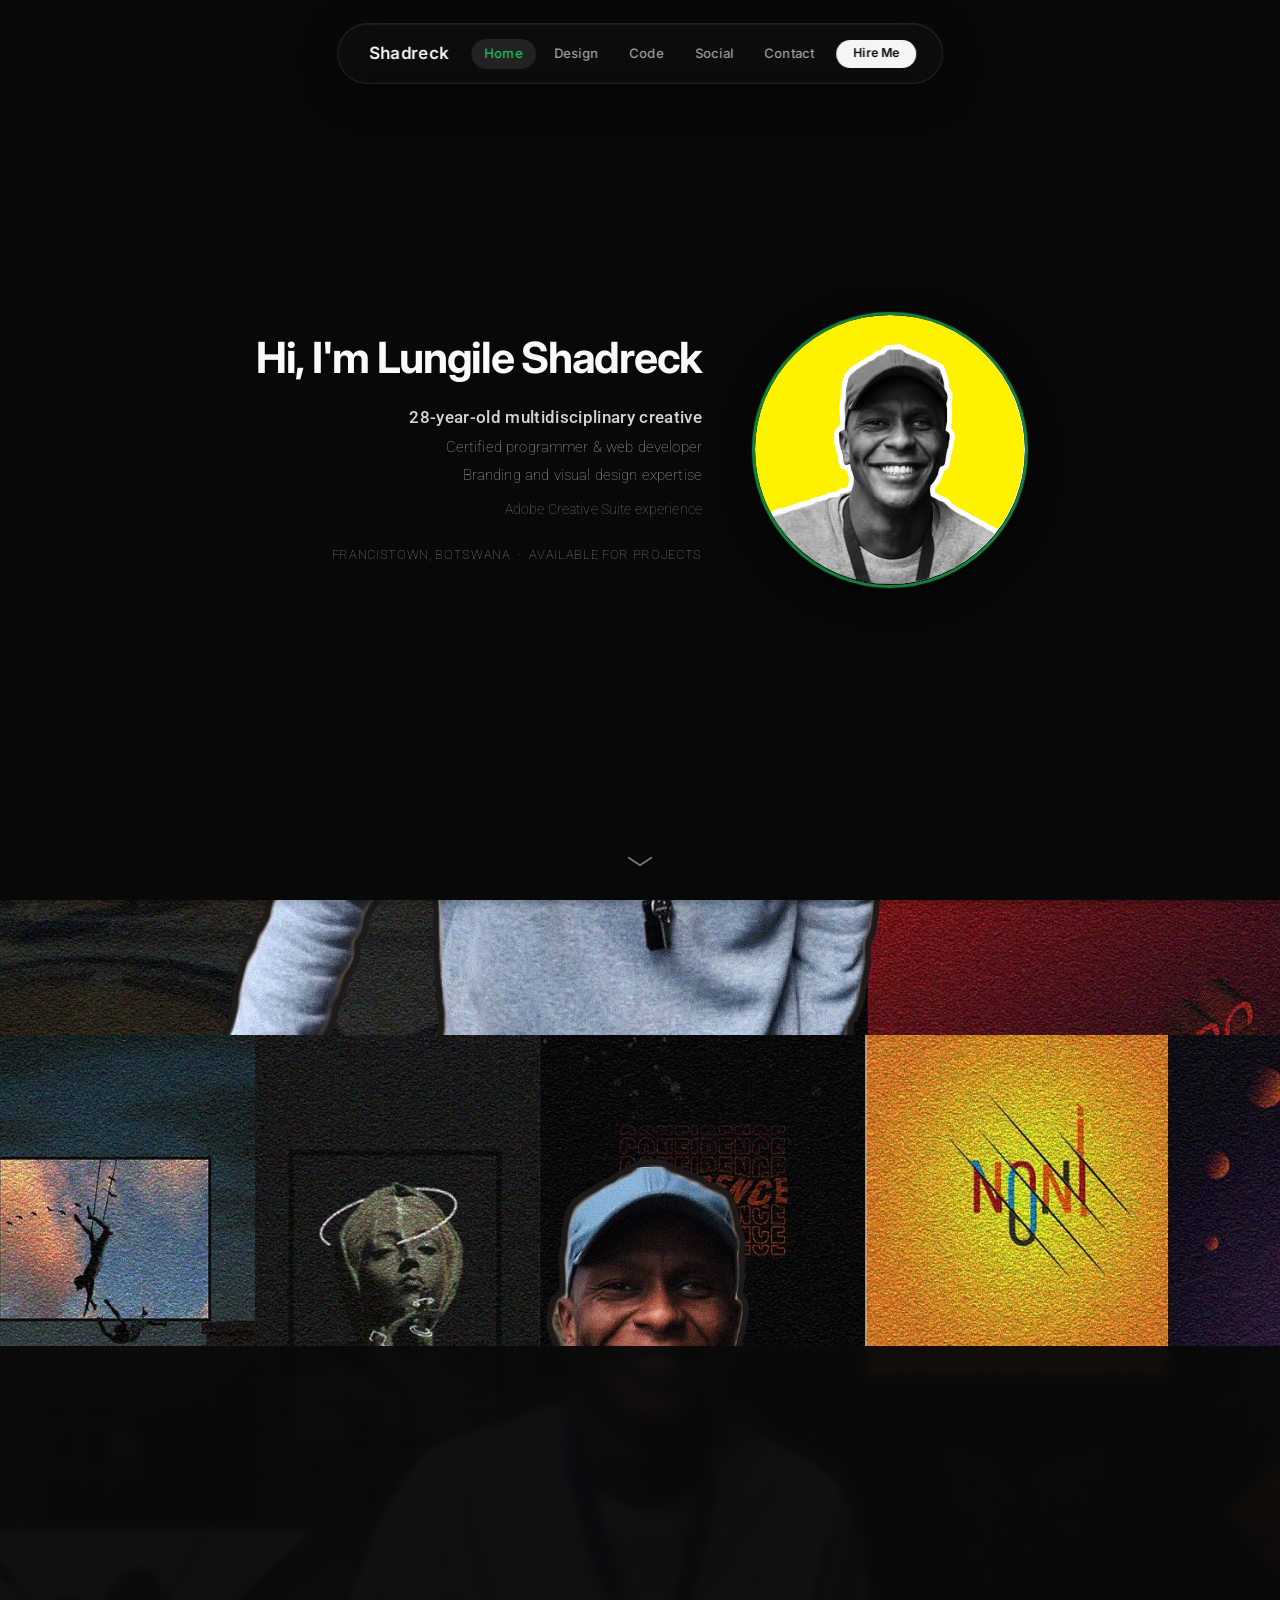
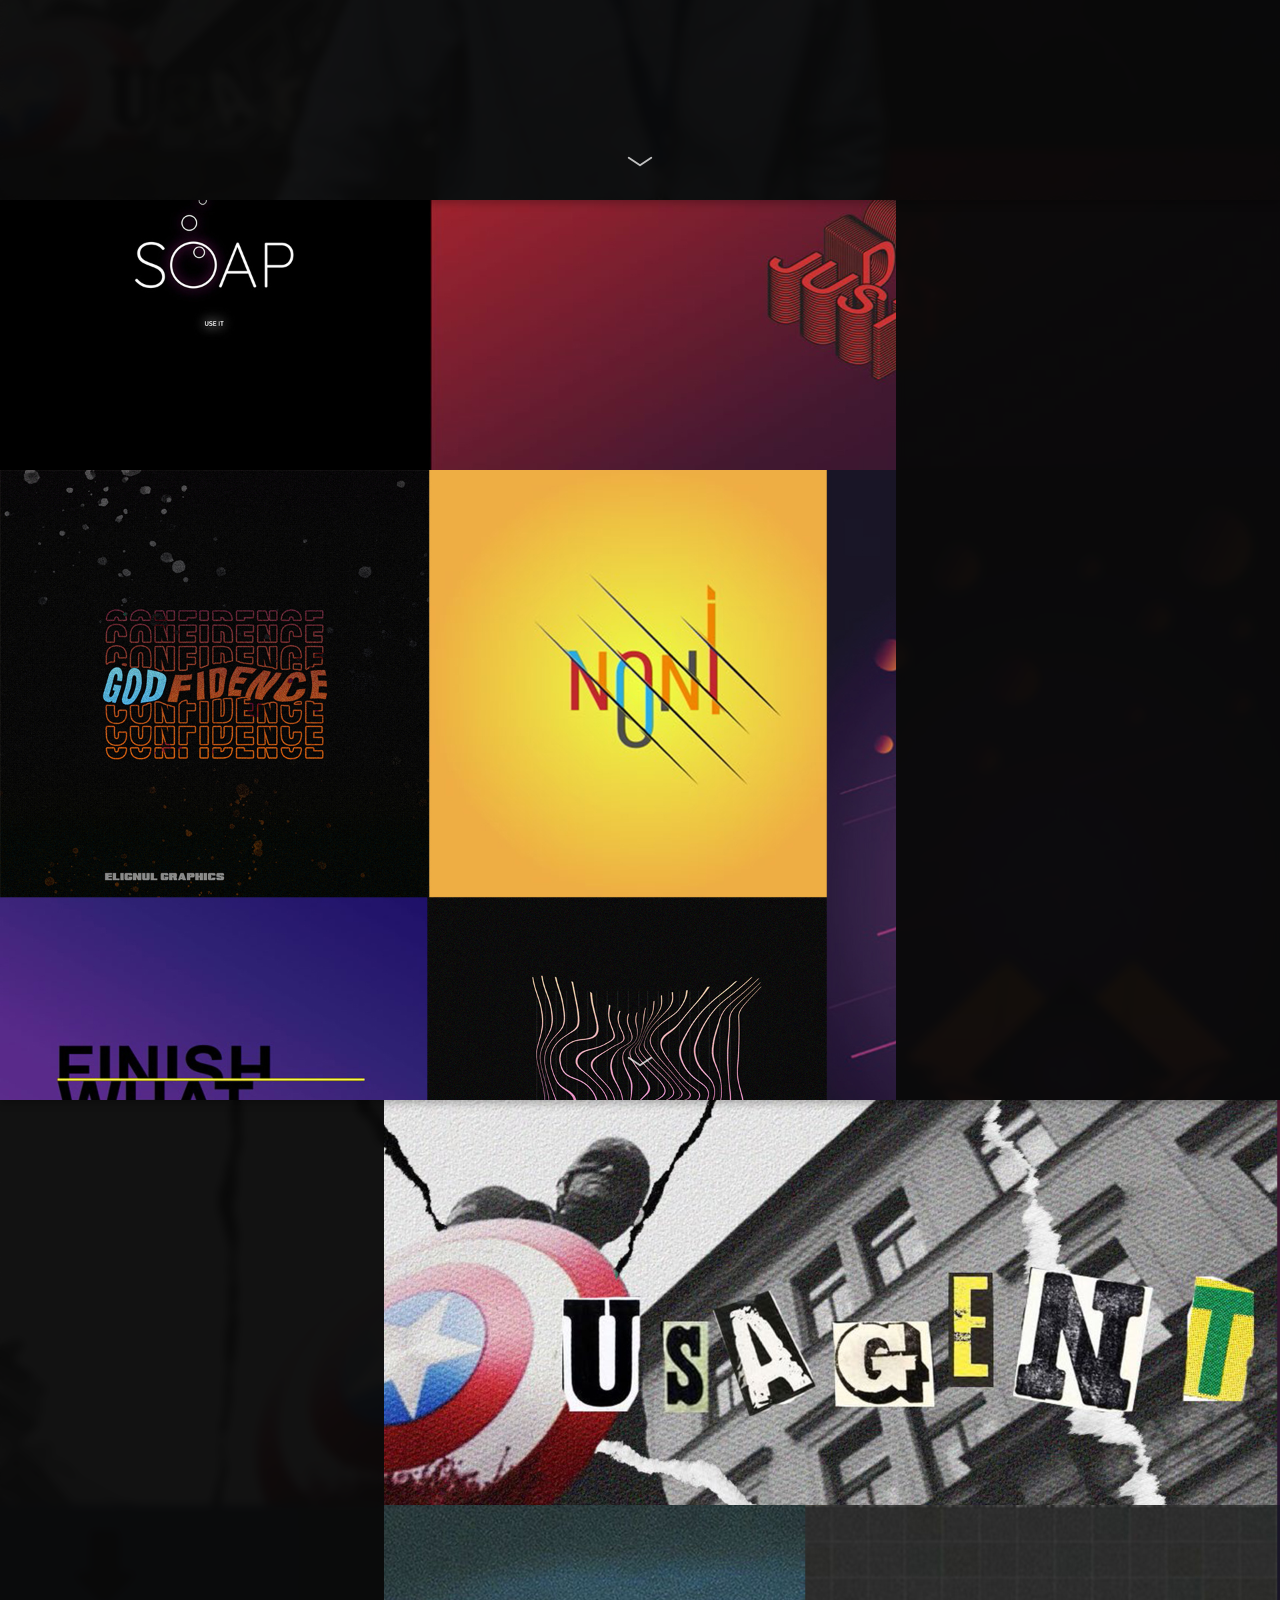
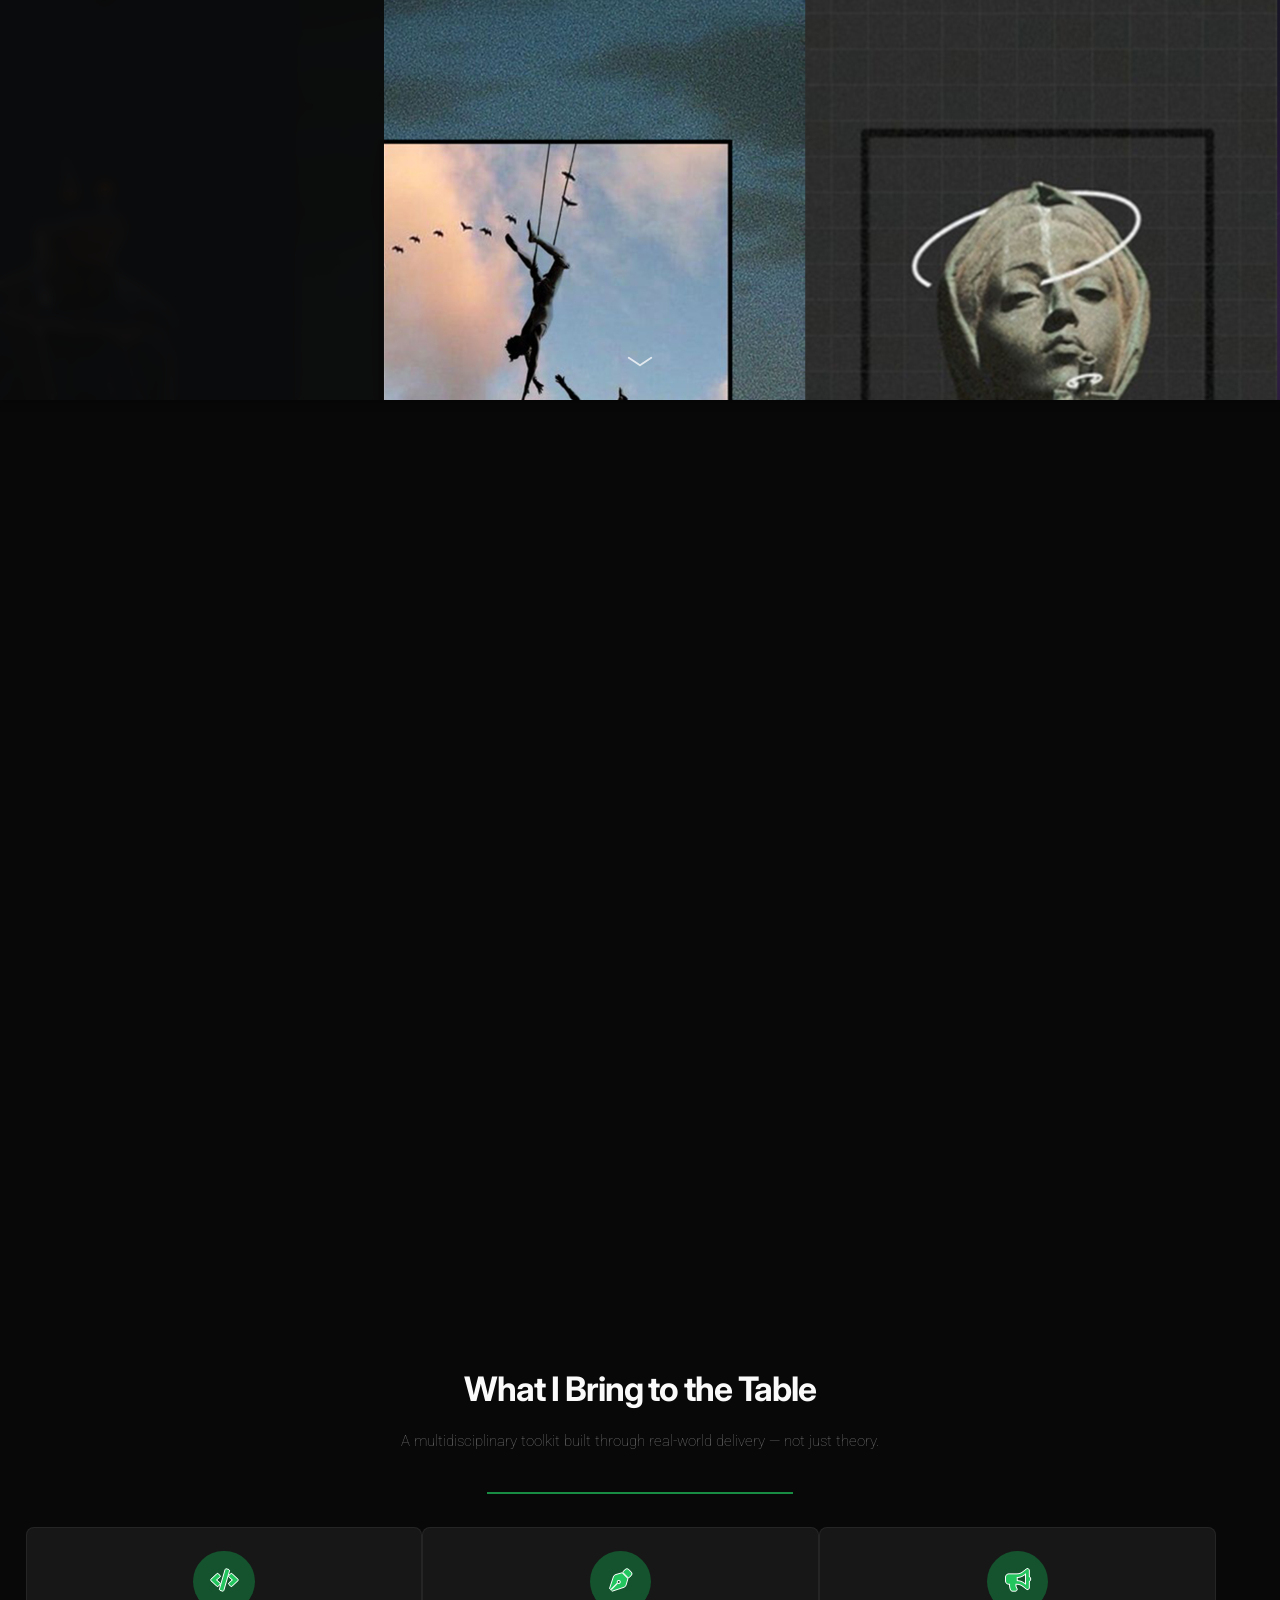
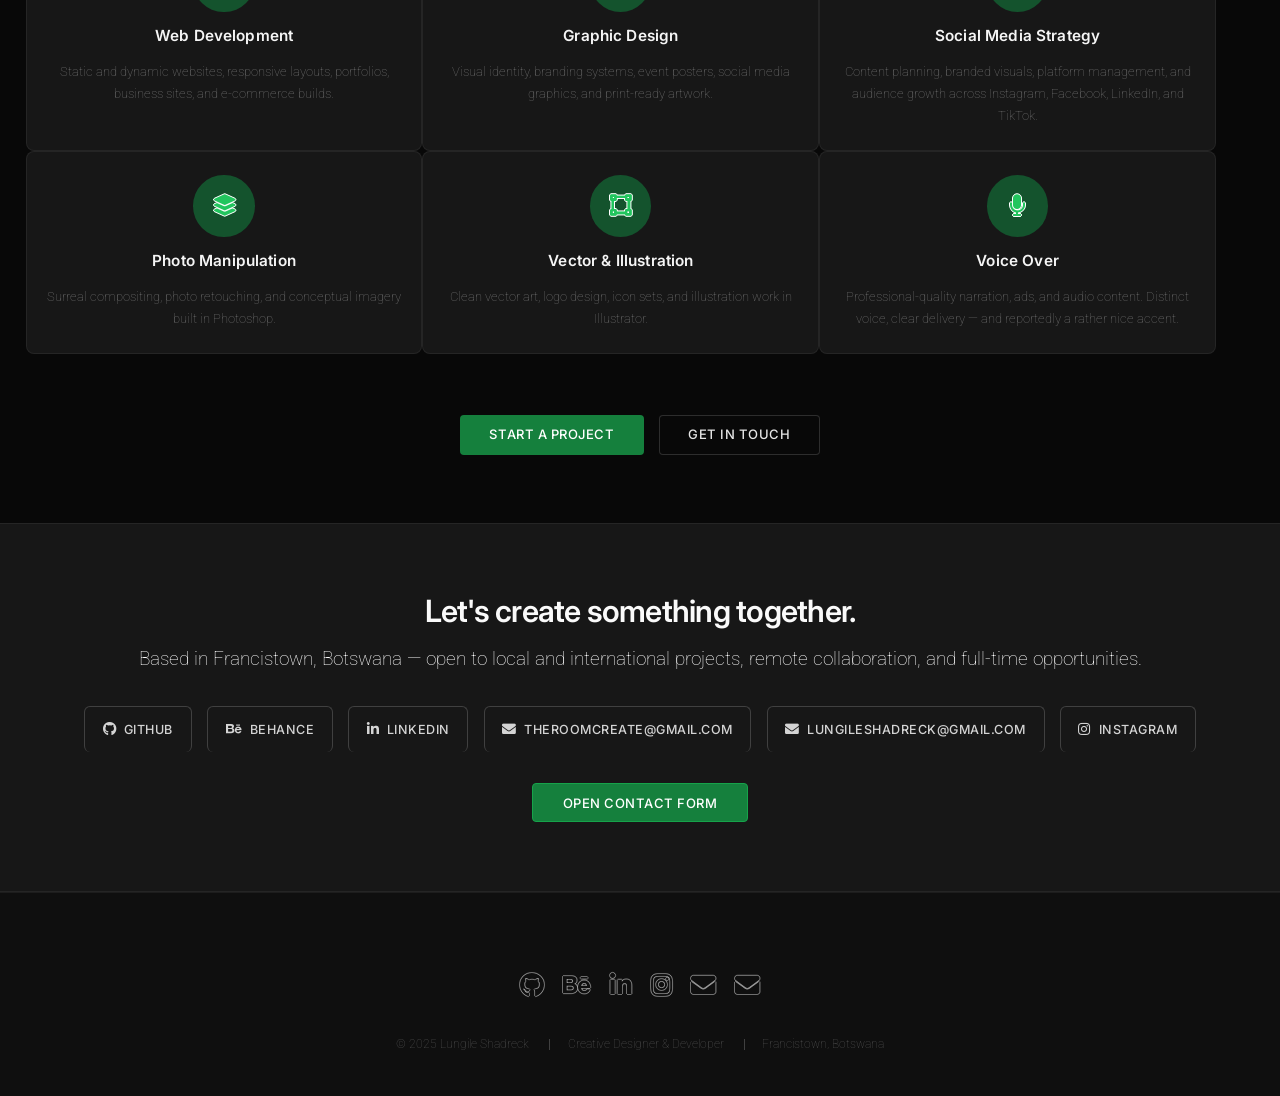
==== commit b5b90aaf: "Portfolio launch optimized" ====
--- a/index.html
+++ b/index.html
@@ -90,7 +90,7 @@
 		     =============================================== -->
 		<section id="one" class="spotlight style1 bottom fade-in" aria-labelledby="one-heading">
 			<span class="image fit main">
-				<img src="images/Graphics/banner.jpg" alt="Graphic design work collage" loading="lazy" decoding="async" />
+				<img src="images/banner.jpg" alt="Graphic design work collage" loading="lazy" decoding="async" />
 			</span>
 			<div class="content">
 				<div class="container">
@@ -344,7 +344,7 @@
 	<!-- Scripts -->
 	<script src="assets/js/jquery.min.js"></script>
 	<script src="assets/js/jquery.scrolly.min.js"></script>
-	<script src="assets/js/jquery.dropotron.min.js"></script>
+
 	<script src="assets/js/jquery.scrollex.min.js"></script>
 	<script src="assets/js/browser.min.js"></script>
 	<script src="assets/js/breakpoints.min.js"></script>
